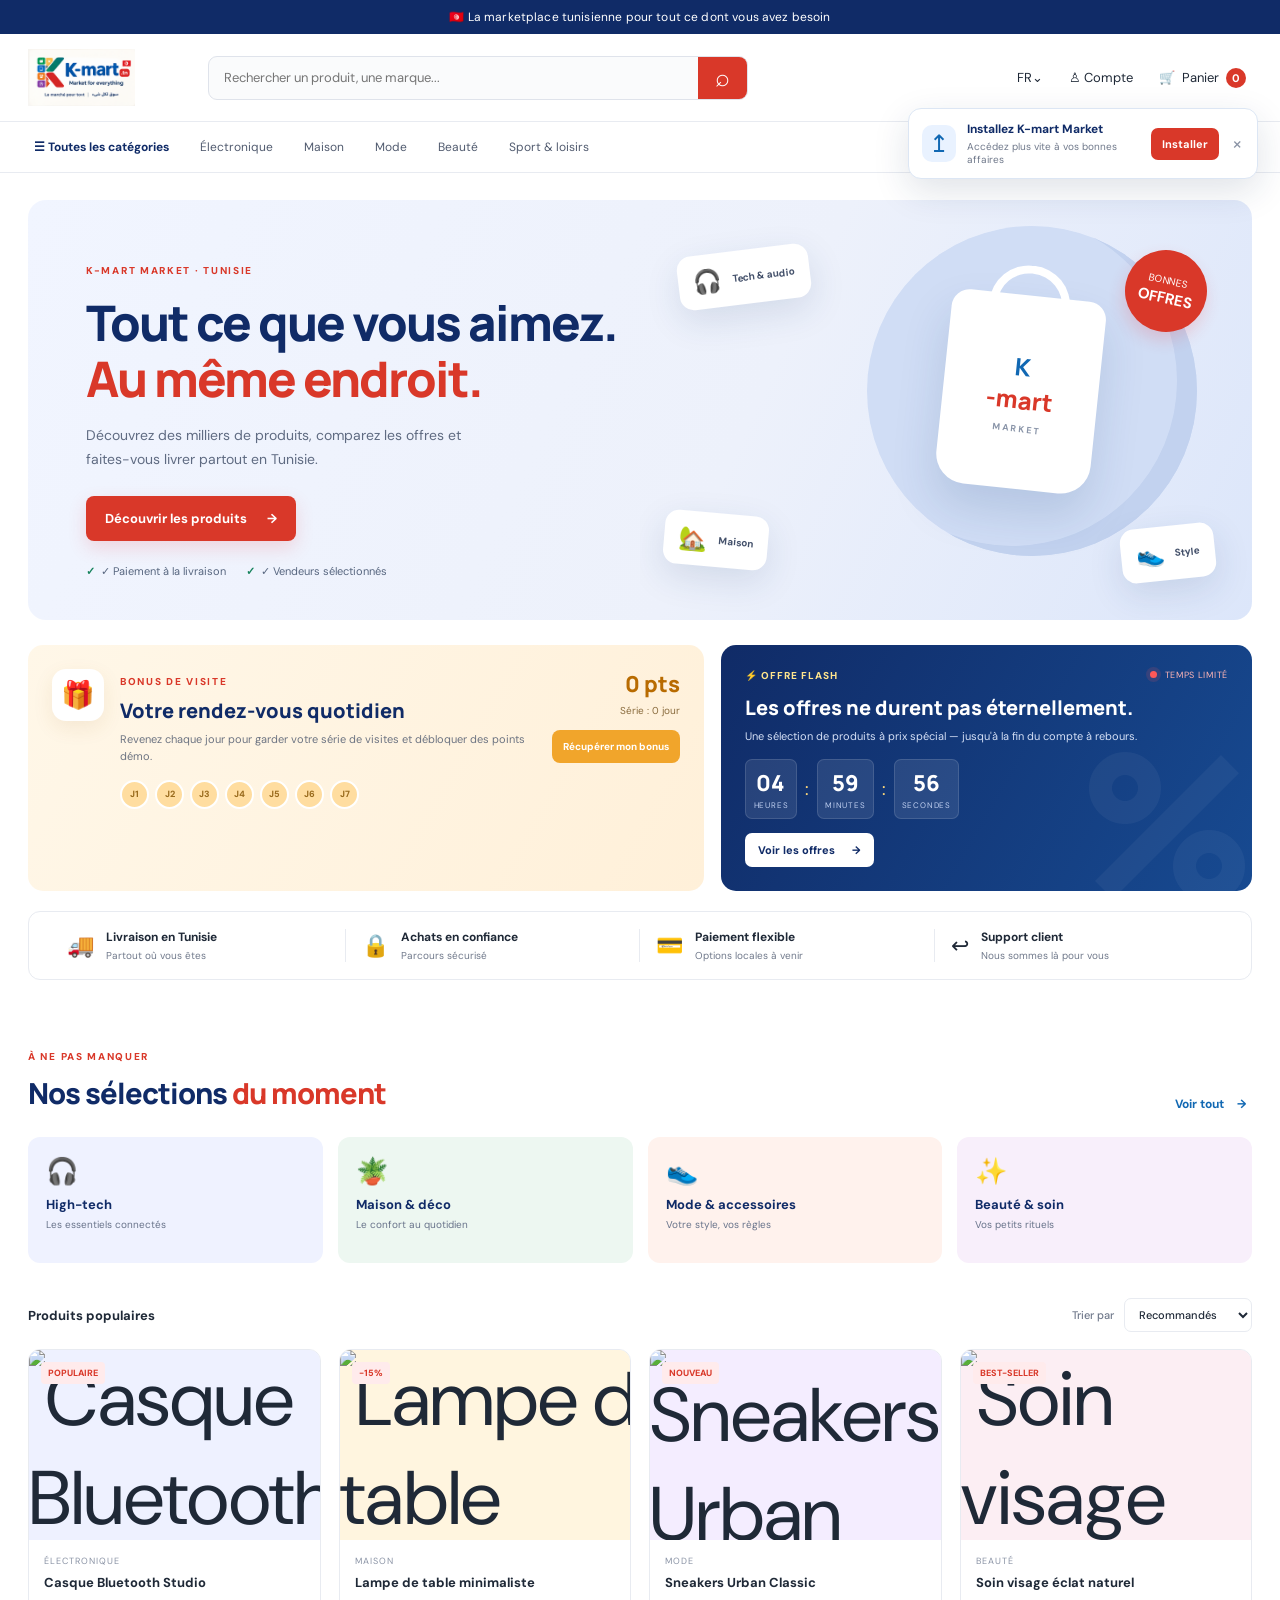
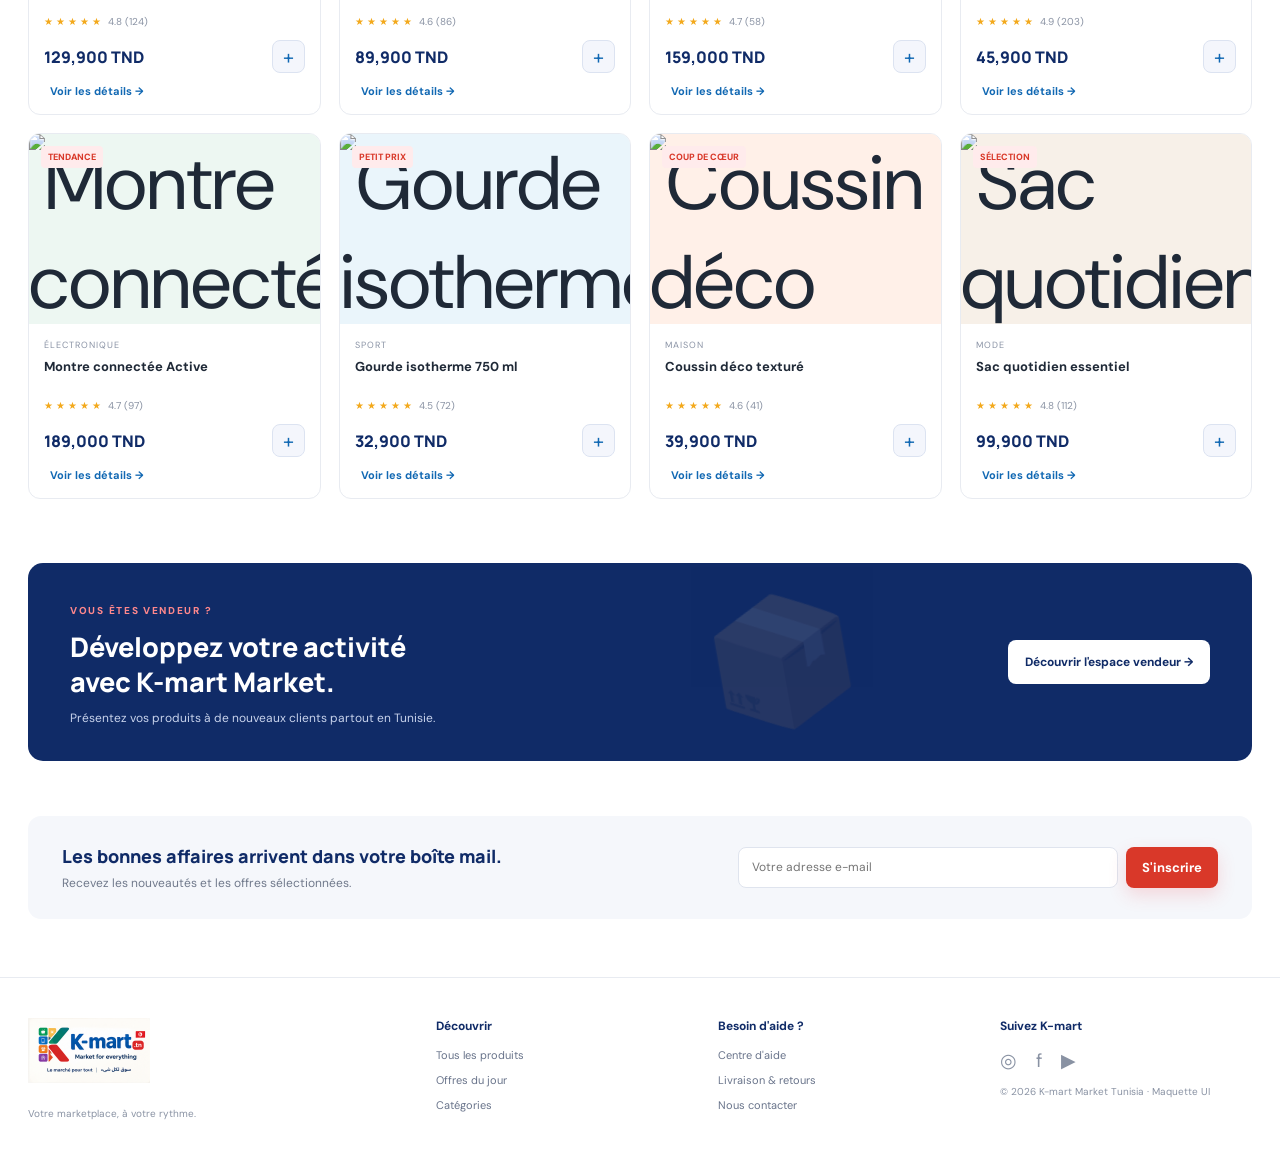
==== index.html @ e74b1cbf "Initial commit: K-mart Market Tunisia PWA V2.2" ====
<!doctype html>
<html lang="fr">
<head>
  <meta charset="UTF-8" />
  <meta name="viewport" content="width=device-width, initial-scale=1.0" />
  <meta name="theme-color" content="#1168B3" />
  <link rel="manifest" href="/manifest.webmanifest" />
  <link rel="apple-touch-icon" href="/assets/app-icon-192.png" />
  <meta name="description" content="K-mart Market Tunisia — maquette interactive de la boutique en ligne." />
  <title>K-mart Market Tunisia — UI Preview</title>
  <link rel="stylesheet" href="/assets/styles.css" />
</head>
<body>
  <div class="announcement">🇹🇳 La marketplace tunisienne pour tout ce dont vous avez besoin</div>
  <header class="site-header">
    <a class="brand brand-image" href="#" aria-label="K-mart Market accueil"><img src="/assets/kmart-brand-identity.png" alt="K-mart.tn — Market for everything" /></a>
    <form class="search" id="searchForm">
      <input id="searchInput" type="search" placeholder="Rechercher un produit, une marque..." aria-label="Rechercher" />
      <button type="submit" aria-label="Rechercher">⌕</button>
    </form>
    <div class="header-actions">
      <button class="icon-button" id="languageBtn" title="Changer de langue">FR⌄</button>
      <button class="icon-button" id="accountBtn" title="Compte">♙ <span>Compte</span></button>
      <button class="cart-button" id="cartOpen">🛒 <span>Panier</span><b id="cartCount">0</b></button>
    </div>
  </header>

  <div class="install-nudge" id="installNudge" role="status"><span class="install-nudge-icon">↥</span><span><b>Installez K-mart Market</b><small>Accédez plus vite à vos bonnes affaires</small></span><button id="installNudgeBtn">Installer</button><button class="nudge-close" id="installNudgeClose" aria-label="Fermer">×</button></div>
  <nav class="category-nav" aria-label="Catégories">
    <button class="nav-category active" data-category="Tous">☰ Toutes les catégories</button>
    <button class="nav-category" data-category="Électronique">Électronique</button>
    <button class="nav-category" data-category="Maison">Maison</button>
    <button class="nav-category" data-category="Mode">Mode</button>
    <button class="nav-category" data-category="Beauté">Beauté</button>
    <button class="nav-category" data-category="Sport">Sport & loisirs</button>
    <span class="nav-promo">Offres du jour <b>→</b></span>
  </nav>

  <main>
    <section class="hero">
      <div class="hero-copy">
        <span class="eyebrow">K-MART MARKET · TUNISIE</span>
        <h1>Tout ce que vous aimez.<br><em>Au même endroit.</em></h1>
        <p>Découvrez des milliers de produits, comparez les offres et faites-vous livrer partout en Tunisie.</p>
        <button class="primary-button" id="shopNow">Découvrir les produits <span>→</span></button>
        <div class="hero-trust"><span>✓ Paiement à la livraison</span><span>✓ Vendeurs sélectionnés</span></div>
      </div>
      <div class="hero-art" aria-label="Illustration promotionnelle">
        <div class="hero-circle"></div>
        <div class="float-card card-one"><span>🎧</span><small>Tech & audio</small></div>
        <div class="float-card card-two"><span>🏡</span><small>Maison</small></div>
        <div class="float-card card-three"><span>👟</span><small>Style</small></div>
        <div class="hero-bag">K<span>-mart</span><small>market</small></div>
        <div class="sale-sticker">BONNES<br><b>OFFRES</b></div>
      </div>
    </section>

    <section class="daily-promo-row" aria-label="Récompense de visite et promotion limitée">
      <article class="daily-checkin" id="dailyCheckinCard">
        <div class="daily-icon">🎁</div><div class="daily-copy"><span class="eyebrow">BONUS DE VISITE</span><h2>Votre rendez-vous quotidien</h2><p>Revenez chaque jour pour garder votre série de visites et débloquer des points démo.</p><div class="streak-days" id="streakDays"><span>J1</span><span>J2</span><span>J3</span><span>J4</span><span>J5</span><span>J6</span><span>J7</span></div></div>
        <div class="daily-claim"><b><span id="pointsValue">0</span> pts</b><small id="streakLabel">Série : 0 jour</small><button id="dailyClaimBtn" class="primary-button">Récupérer mon bonus</button></div>
      </article>
      <article class="flash-sale">
        <div class="flash-top"><span class="flash-tag">⚡ OFFRE FLASH</span><span class="flash-live"><i></i> TEMPS LIMITÉ</span></div>
        <h2>Les offres ne durent pas éternellement.</h2><p>Une sélection de produits à prix spécial — jusqu'à la fin du compte à rebours.</p>
        <div class="countdown" aria-label="Compte à rebours de la promotion"><div><b id="countHours">05</b><small>HEURES</small></div><span>:</span><div><b id="countMinutes">00</b><small>MINUTES</small></div><span>:</span><div><b id="countSeconds">00</b><small>SECONDES</small></div></div>
        <button class="flash-cta" id="flashShopBtn">Voir les offres <span>→</span></button>
      </article>
    </section>

    <section class="benefits">
      <div><span class="benefit-icon">🚚</span><p><b>Livraison en Tunisie</b><small>Partout où vous êtes</small></p></div>
      <div><span class="benefit-icon">🔒</span><p><b>Achats en confiance</b><small>Parcours sécurisé</small></p></div>
      <div><span class="benefit-icon">💳</span><p><b>Paiement flexible</b><small>Options locales à venir</small></p></div>
      <div><span class="benefit-icon">↩</span><p><b>Support client</b><small>Nous sommes là pour vous</small></p></div>
    </section>

    <section class="section" id="products">
      <div class="section-heading">
        <div><span class="eyebrow">À NE PAS MANQUER</span><h2>Nos sélections <span>du moment</span></h2></div>
        <button class="text-button" id="clearFilters">Voir tout <span>→</span></button>
      </div>
      <div class="category-tiles">
        <button class="category-tile tile-tech" data-category="Électronique"><span>🎧</span><b>High-tech</b><small>Les essentiels connectés</small></button>
        <button class="category-tile tile-home" data-category="Maison"><span>🪴</span><b>Maison & déco</b><small>Le confort au quotidien</small></button>
        <button class="category-tile tile-fashion" data-category="Mode"><span>👟</span><b>Mode & accessoires</b><small>Votre style, vos règles</small></button>
        <button class="category-tile tile-beauty" data-category="Beauté"><span>✨</span><b>Beauté & soin</b><small>Vos petits rituels</small></button>
      </div>
      <div class="product-toolbar"><span id="resultLabel">Produits populaires</span><label>Trier par <select id="sortSelect"><option value="featured">Recommandés</option><option value="low">Prix croissant</option><option value="high">Prix décroissant</option></select></label></div>
      <div class="product-grid" id="productGrid"></div>
      <div class="empty-state" id="emptyState" hidden>Aucun produit ne correspond à votre recherche.</div>
    </section>

    <section class="seller-banner">
      <div><span class="eyebrow">VOUS ÊTES VENDEUR ?</span><h2>Développez votre activité<br>avec K-mart Market.</h2><p>Présentez vos produits à de nouveaux clients partout en Tunisie.</p></div>
      <button class="light-button" id="sellerBtn">Découvrir l'espace vendeur →</button>
      <div class="seller-graphic">📦</div>
    </section>

    <section class="newsletter">
      <div><h2>Les bonnes affaires arrivent dans votre boîte mail.</h2><p>Recevez les nouveautés et les offres sélectionnées.</p></div>
      <form id="newsletterForm"><input type="email" placeholder="Votre adresse e-mail" required aria-label="Adresse e-mail"><button class="primary-button">S'inscrire</button></form>
    </section>
  </main>

  <footer>
    <div class="footer-brand"><a class="brand brand-image" href="#"><img src="/assets/kmart-brand-identity.png" alt="K-mart.tn — Market for everything" /></a><p>Votre marketplace, à votre rythme.</p></div>
    <div><b>Découvrir</b><a href="#products">Tous les produits</a><a href="#products">Offres du jour</a><a href="#products">Catégories</a></div>
    <div><b>Besoin d'aide ?</b><a href="#" class="demo-link">Centre d'aide</a><a href="#" class="demo-link">Livraison & retours</a><a href="#" class="demo-link">Nous contacter</a></div>
    <div><b>Suivez K-mart</b><p class="socials">◎　f　▶</p><small>© 2026 K-mart Market Tunisia · Maquette UI</small></div>
  </footer>

  <div class="toast" id="toast" role="status"></div>
  <div class="install-modal" id="installModal" role="dialog" aria-modal="true" aria-labelledby="installTitle">
    <button class="close-button install-modal-close" id="installModalClose" aria-label="Fermer">×</button><div class="install-hero-icon">↥</div><span class="eyebrow">VOTRE BOUTIQUE, À PORTÉE DE CLIC</span><h2 id="installTitle">Installez K-mart Market</h2><p>Ajoutez la boutique à votre écran d'accueil ou au bureau de votre ordinateur pour la retrouver comme une application.</p><div class="install-platform-note" id="installPlatformNote">Sur mobile ou Windows, utilisez le bouton d'installation de votre navigateur si disponible.</div><button class="primary-button install-main-btn" id="installMainBtn">Installer l'application <span>→</span></button><button class="install-later" id="installLaterBtn">Peut-être plus tard</button></div>
  <div class="overlay" id="overlay"></div>
  <aside class="cart-drawer" id="cartDrawer" aria-label="Panier" aria-hidden="true">
    <div class="drawer-heading"><div><span class="eyebrow">VOTRE SÉLECTION</span><h2>Mon panier</h2></div><button id="cartClose" class="close-button" aria-label="Fermer">×</button></div>
    <div id="cartItems" class="cart-items"></div>
    <div class="cart-bottom"><div class="total-row"><span>Sous-total</span><b id="cartTotal">0,000 TND</b></div><p>Les frais de livraison seront calculés à l'étape suivante.</p><button class="primary-button full-button" id="checkoutBtn">Continuer <span>→</span></button><small>Maquette de démonstration — aucune commande réelle.</small></div>
  </aside>

<div class="product-detail-modal" id="productDetailModal" role="dialog" aria-modal="true"><div class="product-detail-panel"><button class="close-button product-detail-close" id="productDetailClose">×</button><img id="productDetailImage" alt=""><div class="product-detail-copy"><h2 id="productDetailTitle">Détails du produit</h2><div id="productDetailPrice" class="product-detail-price"></div><p id="productDetailDescription"></p><p class="product-demo-note">Photo illustrative. Prix et disponibilité de démonstration.</p><button class="primary-button" id="productDetailAdd">Ajouter au panier</button><button id="productDetailDone" class="product-detail-done">Continuer mes achats</button></div></div></div>
  <div class="modal" id="demoModal" role="dialog" aria-modal="true" aria-labelledby="modalTitle">
    <button class="close-button modal-close" id="modalClose" aria-label="Fermer">×</button>
    <span class="modal-icon">✦</span><h2 id="modalTitle">Aperçu de démonstration</h2><p id="modalText">Cette fonctionnalité sera connectée dans la prochaine version.</p><button class="primary-button" id="modalOk">Compris</button>
  </div>
  <script src="/assets/app.js"></script>
</body>
</html>
---- assets/styles.css ----
@import url('https://fonts.googleapis.com/css2?family=DM+Sans:wght@400;500;600;700&family=Manrope:wght@400;500;600;700;800&display=swap');
:root{--navy:#102b67;--blue:#2456b8;--red:#ed3b42;--ink:#19233a;--muted:#70798b;--line:#e8ebf1;--bg:#f7f8fb;--white:#fff;--green:#16835c}
*{box-sizing:border-box}html{scroll-behavior:smooth}body{margin:0;background:#fff;color:var(--ink);font-family:'DM Sans',Arial,sans-serif}button,input,select{font:inherit}button{cursor:pointer}.announcement{background:var(--navy);color:#fff;text-align:center;font-size:12px;padding:9px 16px;letter-spacing:.15px}.site-header{height:88px;display:flex;align-items:center;gap:36px;padding:0 max(calc((100vw - 1240px)/2),28px);border-bottom:1px solid var(--line)}.brand{display:flex;align-items:center;gap:9px;text-decoration:none;color:var(--navy);flex-shrink:0}.brand-mark{width:43px;height:43px;background:#fff;border:3px solid var(--blue);border-radius:10px;display:grid;place-items:center;transform:rotate(-4deg);position:relative}.brand-mark:before{content:"";position:absolute;left:4px;top:4px;bottom:4px;width:7px;background:var(--red);border-radius:2px}.brand-mark span{font-family:Manrope,sans-serif;font-size:26px;font-weight:800;color:var(--blue);margin-left:5px}.brand-word{font:800 23px Manrope,sans-serif;letter-spacing:-1px;white-space:nowrap}.brand-word .tn{color:var(--red);font-size:14px;margin-left:2px}.brand-word small{display:block;font:500 9px 'DM Sans',sans-serif;letter-spacing:1.5px;text-transform:uppercase;color:#7b8496;margin-top:-2px}.search{height:44px;display:flex;flex:1;max-width:540px;border:1px solid #dfe3eb;border-radius:9px;overflow:hidden;background:#fafbfc}.search input{border:0;background:transparent;padding:0 15px;outline:0;min-width:0;flex:1;font-size:13px}.search button{width:49px;border:0;background:var(--red);color:#fff;font-size:25px}.header-actions{display:flex;align-items:center;gap:14px;margin-left:auto}.icon-button,.cart-button{background:none;border:0;color:var(--ink);font-size:13px;white-space:nowrap}.cart-button{display:flex;align-items:center;gap:7px}.cart-button b{background:var(--red);color:#fff;border-radius:50%;min-width:20px;height:20px;display:grid;place-items:center;font-size:11px}.category-nav{height:51px;display:flex;align-items:center;gap:28px;padding:0 max(calc((100vw - 1240px)/2),28px);border-bottom:1px solid var(--line);font-size:12px;color:#525c70;white-space:nowrap;overflow:auto}.category-nav button{border:0;background:none;color:inherit}.category-nav .active{font-weight:700;color:var(--navy)}.nav-promo{margin-left:auto;color:var(--red);font-weight:700}.hero{max-width:1240px;margin:27px auto 0;min-height:390px;border-radius:18px;overflow:hidden;background:linear-gradient(115deg,#f1f5ff 0%,#edf1fb 58%,#dce6fa 100%);display:grid;grid-template-columns:1fr 1fr;position:relative}.hero-copy{padding:58px 0 42px 58px;position:relative;z-index:2}.eyebrow{font-size:10px;font-weight:800;letter-spacing:1.7px;color:var(--red)}h1,h2,p{margin-top:0}h1{font:800 clamp(34px,4vw,49px)/1.14 Manrope,sans-serif;letter-spacing:-2px;color:var(--navy);margin:16px 0}.hero h1 em{font-style:normal;color:var(--red)}.hero-copy>p{max-width:420px;color:#5f6b82;line-height:1.75;font-size:14px;margin-bottom:24px}.primary-button{border:0;background:var(--red);color:white;padding:14px 19px;border-radius:8px;font-size:13px;font-weight:700;box-shadow:0 7px 18px #ed3b422b}.primary-button span{margin-left:17px}.hero-trust{display:flex;gap:20px;margin-top:23px;font-size:11px;color:#57667f}.hero-trust span:first-child:before,.hero-trust span:last-child:before{content:"✓";color:var(--green);font-weight:800;margin-right:6px}.hero-art{position:relative;min-height:340px;overflow:hidden}.hero-circle{position:absolute;width:330px;height:330px;border-radius:50%;background:#d0ddf5;right:55px;top:26px;box-shadow:inset -20px -10px 0 #c2d2ef}.hero-bag{position:absolute;z-index:2;right:154px;top:95px;width:155px;height:194px;background:#fff;border-radius:18px 18px 30px 30px;transform:rotate(6deg);box-shadow:0 23px 45px #173b7725;display:flex;align-items:center;justify-content:center;flex-direction:column;color:var(--blue);font:800 24px Manrope}.hero-bag:before{content:"";position:absolute;width:65px;height:42px;border:8px solid #fff;border-bottom:0;border-radius:40px 40px 0 0;top:-30px}.hero-bag span{color:var(--red)}.hero-bag small{font:700 9px 'DM Sans';letter-spacing:2px;text-transform:uppercase;color:#8994a8;margin-top:7px}.float-card{position:absolute;z-index:3;background:#fff;border-radius:14px;box-shadow:0 12px 35px #233e7220;padding:12px 15px;display:flex;align-items:center;gap:10px;font-size:23px}.float-card small{font-size:10px;font-weight:700;color:#43506a}.card-one{top:50px;left:38px;transform:rotate(-7deg)}.card-two{bottom:53px;left:24px;transform:rotate(5deg)}.card-three{bottom:40px;right:37px;transform:rotate(-6deg)}.sale-sticker{position:absolute;z-index:4;right:45px;top:50px;width:82px;height:82px;background:var(--red);color:#fff;border-radius:50%;display:grid;place-content:center;text-align:center;font-size:10px;line-height:1.4;transform:rotate(12deg);box-shadow:0 8px 16px #ed3b4230}.sale-sticker b{font-size:15px}.benefits{max-width:1240px;margin:20px auto 0;display:grid;grid-template-columns:repeat(4,1fr);border:1px solid var(--line);border-radius:12px;padding:17px 22px}.benefits>div{display:flex;align-items:center;gap:12px;padding:0 16px;border-right:1px solid var(--line)}.benefits>div:last-child{border:0}.benefit-icon{font-size:22px}.benefits p{margin:0;display:grid;gap:4px}.benefits b{font-size:12px}.benefits small{font-size:10px;color:var(--muted)}.section{max-width:1240px;margin:64px auto}.section-heading{display:flex;align-items:end;justify-content:space-between;margin-bottom:24px}.section-heading h2{font:800 29px Manrope,sans-serif;letter-spacing:-1px;color:var(--navy);margin:8px 0 0}.section-heading h2 span{color:var(--red)}.text-button{background:none;border:0;color:var(--blue);font-weight:700;font-size:12px}.text-button span{margin-left:10px}.category-tiles{display:grid;grid-template-columns:repeat(4,1fr);gap:15px}.category-tile{border:0;border-radius:12px;min-height:126px;text-align:left;padding:17px 18px;display:flex;flex-direction:column;align-items:flex-start;gap:5px;transition:transform .2s}.category-tile:hover{transform:translateY(-3px)}.category-tile>span{font-size:26px;margin-bottom:3px}.category-tile b{font-size:13px;color:var(--navy)}.category-tile small{font-size:10px;color:#68738a}.tile-tech{background:#eff2ff}.tile-home{background:#edf7f1}.tile-fashion{background:#fff2ed}.tile-beauty{background:#f8effb}.product-toolbar{display:flex;align-items:center;justify-content:space-between;margin:35px 0 17px;font-size:13px;font-weight:700}.product-toolbar label{font-size:11px;font-weight:500;color:var(--muted)}.product-toolbar select{margin-left:7px;padding:8px 10px;border:1px solid var(--line);border-radius:7px;background:white;color:var(--ink);font-size:11px}.product-grid{display:grid;grid-template-columns:repeat(4,1fr);gap:18px}.product-card{border:1px solid var(--line);border-radius:12px;overflow:hidden;position:relative;transition:box-shadow .2s,transform .2s;background:#fff}.product-card:hover{box-shadow:0 12px 30px #19233a12;transform:translateY(-3px)}.product-image{height:190px;display:grid;place-items:center;position:relative;font-size:76px}.product-image .badge{position:absolute;top:12px;left:12px;background:#ffebec;color:var(--red);font-size:9px;font-weight:800;border-radius:4px;padding:5px 7px}.product-info{padding:15px}.product-category{font-size:9px;color:#8a93a5;text-transform:uppercase;letter-spacing:1px}.product-info h3{font-size:13px;margin:7px 0 10px;min-height:31px;line-height:1.4}.rating{font-size:10px;color:#f3a91c;margin-bottom:12px}.rating span{color:#8992a3;margin-left:4px}.price-row{display:flex;align-items:center;justify-content:space-between;gap:6px}.price{font:800 16px Manrope;color:var(--navy)}.price small{font:500 9px 'DM Sans';color:#7e8798}.add-button{border:1px solid #dce3f1;background:#f4f6fc;color:var(--blue);width:33px;height:33px;border-radius:8px;font-size:20px}.add-button:hover{background:var(--blue);color:white}.empty-state{text-align:center;padding:50px;color:var(--muted)}.seller-banner{max-width:1240px;margin:0 auto 55px;background:var(--navy);border-radius:15px;color:#fff;padding:35px 42px;display:flex;align-items:center;position:relative;overflow:hidden}.seller-banner .eyebrow{color:#ff888c}.seller-banner h2{font:800 27px/1.3 Manrope;margin:10px 0}.seller-banner p{font-size:12px;color:#c8d3ec;margin:0}.light-button{margin-left:auto;z-index:2;background:#fff;border:0;color:var(--navy);border-radius:8px;padding:14px 17px;font-size:12px;font-weight:700}.seller-graphic{font-size:125px;opacity:.13;position:absolute;right:32%;transform:rotate(-10deg)}.newsletter{max-width:1240px;margin:0 auto 58px;background:#f5f7fb;border-radius:13px;padding:28px 34px;display:flex;align-items:center;justify-content:space-between;gap:30px}.newsletter h2{font:800 18px Manrope;color:var(--navy);margin-bottom:7px}.newsletter p{font-size:12px;color:var(--muted);margin:0}.newsletter form{display:flex;gap:8px;width:min(480px,50%)}.newsletter input{flex:1;min-width:0;border:1px solid #dfe4ee;border-radius:8px;padding:0 13px;font-size:12px}.newsletter .primary-button{white-space:nowrap;padding:12px 16px}footer{border-top:1px solid var(--line);padding:40px max(calc((100vw - 1240px)/2),28px);display:grid;grid-template-columns:1.5fr 1fr 1fr 1fr;gap:30px;color:#59647a}footer>div{display:flex;flex-direction:column;align-items:flex-start;gap:11px}footer b{font-size:12px;color:var(--navy);margin-bottom:3px}footer a:not(.brand){font-size:11px;color:#68738a;text-decoration:none}footer p,footer small{font-size:10px;color:#8992a3}.footer-brand p{margin-top:13px}.socials{font-size:19px;margin:0}.toast{position:fixed;bottom:22px;left:50%;transform:translate(-50%,20px);opacity:0;background:var(--navy);color:white;border-radius:9px;padding:12px 18px;font-size:12px;z-index:20;transition:.25s;pointer-events:none;box-shadow:0 10px 30px #0002}.toast.show{opacity:1;transform:translate(-50%,0)}.overlay{position:fixed;inset:0;background:#101a2d70;z-index:30;opacity:0;pointer-events:none;transition:.25s}.overlay.show{opacity:1;pointer-events:auto}.cart-drawer{position:fixed;z-index:31;right:0;top:0;height:100%;width:min(430px,100%);background:#fff;transform:translateX(100%);transition:.28s;display:flex;flex-direction:column;padding:27px}.cart-drawer.open{transform:translateX(0)}.drawer-heading{display:flex;justify-content:space-between;align-items:center;border-bottom:1px solid var(--line);padding-bottom:20px}.drawer-heading h2{font:800 25px Manrope;color:var(--navy);margin:5px 0 0}.close-button{border:0;background:#f1f3f8;border-radius:50%;width:36px;height:36px;font-size:24px;color:var(--navy)}.cart-items{overflow:auto;flex:1}.cart-line{display:flex;align-items:center;gap:12px;padding:16px 0;border-bottom:1px solid var(--line)}.cart-emoji{width:55px;height:55px;border-radius:9px;display:grid;place-items:center;font-size:28px}.cart-line-info{flex:1}.cart-line-info b{font-size:12px;display:block;margin-bottom:5px}.cart-line-info small{font-size:11px;color:var(--muted)}.qty-controls{display:flex;align-items:center;gap:9px;margin-top:8px}.qty-controls button{border:1px solid var(--line);background:white;border-radius:5px;width:24px;height:24px}.remove-line{border:0;background:none;color:#a3aaba;font-size:18px}.cart-bottom{padding-top:18px;border-top:1px solid var(--line)}.total-row{display:flex;justify-content:space-between;font-size:13px}.total-row b{font:800 18px Manrope;color:var(--navy)}.cart-bottom p,.cart-bottom small{font-size:10px;color:var(--muted);line-height:1.6}.full-button{width:100%;margin:8px 0 12px}.cart-bottom small{display:block;text-align:center}.cart-empty{text-align:center;color:var(--muted);padding:45px 10px;font-size:13px}.modal{position:fixed;z-index:40;top:50%;left:50%;transform:translate(-50%,-46%) scale(.98);opacity:0;pointer-events:none;width:min(420px,calc(100% - 32px));background:#fff;border-radius:16px;padding:35px;text-align:center;box-shadow:0 25px 80px #0003;transition:.2s}.modal.open{opacity:1;pointer-events:auto;transform:translate(-50%,-50%) scale(1)}.modal-close{position:absolute;right:15px;top:15px}.modal-icon{display:grid;place-items:center;margin:0 auto 15px;width:52px;height:52px;border-radius:15px;background:#eff3ff;color:var(--blue);font-size:25px}.modal h2{font:800 22px Manrope;color:var(--navy);margin-bottom:10px}.modal p{font-size:13px;line-height:1.7;color:var(--muted);margin-bottom:22px}
@media(max-width:1300px){.hero,.benefits,.section,.seller-banner,.newsletter{margin-left:28px;margin-right:28px}.site-header{gap:22px}.category-nav{gap:19px}}@media(max-width:900px){.site-header{height:auto;min-height:80px;flex-wrap:wrap;padding:17px 20px;gap:15px}.search{order:3;max-width:none;flex-basis:100%}.header-actions{gap:10px}.icon-button span,.cart-button span{display:none}.category-nav{padding:0 20px}.hero{margin:18px 18px 0;grid-template-columns:1fr;min-height:0}.hero-copy{padding:38px 30px 15px}.hero-art{min-height:270px}.hero-circle{width:250px;height:250px;right:calc(50% - 125px);top:5px}.hero-bag{right:calc(50% - 70px);top:55px;width:130px;height:160px}.card-one{left:calc(50% - 170px);top:30px}.card-two{left:calc(50% - 175px);bottom:30px}.card-three{right:calc(50% - 165px);bottom:24px}.sale-sticker{right:calc(50% - 165px);top:25px}.benefits{margin:15px 18px 0;grid-template-columns:repeat(2,1fr);gap:18px;padding:17px}.benefits>div:nth-child(2){border:0}.benefits>div{padding:0 8px}.section{margin:45px 18px}.category-tiles{grid-template-columns:repeat(2,1fr)}.product-grid{grid-template-columns:repeat(2,1fr);gap:12px}.product-image{height:150px}.seller-banner,.newsletter{margin-left:18px;margin-right:18px}.seller-banner{padding:28px;display:block}.light-button{margin-top:20px}.seller-graphic{right:15px;top:15px}.newsletter{display:block;padding:25px}.newsletter form{width:100%;margin-top:20px}footer{padding:35px 22px;grid-template-columns:repeat(2,1fr)}}@media(max-width:430px){.brand-word{font-size:20px}.brand-mark{width:38px;height:38px}.header-actions{margin-left:auto}.hero-copy{padding:32px 23px 10px}h1{font-size:34px}.hero-trust{gap:10px;font-size:9px}.hero-art{min-height:235px}.float-card{padding:9px;font-size:18px}.float-card small{font-size:8px}.card-one{left:10px}.card-two{left:10px}.card-three{right:10px}.sale-sticker{right:10px;width:70px;height:70px}.benefits{padding:14px 8px}.benefits>div{gap:7px}.benefit-icon{font-size:18px}.benefits b{font-size:10px}.benefits small{font-size:9px}.section-heading h2{font-size:24px}.product-info{padding:11px}.product-info h3{font-size:12px}.price{font-size:14px}.product-image{height:130px}.newsletter form{flex-wrap:wrap}.newsletter input{height:43px;flex-basis:100%}footer{gap:25px}.footer-brand .brand-word{font-size:19px}}

/* V2.1: generated brand identity, daily check-in, limited-time promotion and installable PWA */
:root{--navy:#102b67;--blue:#1168b3;--red:#d93829;--ink:#1f2937}
.brand-image{width:158px;height:57px;overflow:hidden}.brand-image img{display:block;width:100%;height:100%;object-fit:contain;object-position:left center}.footer-brand .brand-image{width:180px;height:65px}
.install-nudge{position:fixed;z-index:25;right:22px;top:108px;display:flex;align-items:center;gap:11px;padding:12px 13px;border:1px solid #dce6f4;border-radius:13px;background:#fff;box-shadow:0 12px 36px #142c5622;animation:nudgeFloat 3s ease-in-out infinite;max-width:350px}.install-nudge-icon{width:37px;height:37px;display:grid;place-items:center;border-radius:10px;background:#e9f2ff;color:var(--blue);font-size:24px}.install-nudge span:nth-child(2){display:grid;gap:3px}.install-nudge b{font-size:12px;color:var(--navy)}.install-nudge small{font-size:10px;color:var(--muted)}.install-nudge>button:not(.nudge-close){border:0;background:var(--red);color:white;border-radius:7px;padding:9px 11px;font-size:11px;font-weight:700}.nudge-close{border:0;background:none;color:#8a93a5;font-size:19px;padding:0 2px}.daily-promo-row{max-width:1240px;margin:25px auto 0;display:grid;grid-template-columns:1.12fr .88fr;gap:17px}.daily-checkin,.flash-sale{border-radius:15px;padding:24px;position:relative;overflow:hidden}.daily-checkin{background:linear-gradient(120deg,#fff7e8,#fff0d9);display:flex;align-items:flex-start;gap:16px}.daily-icon{width:52px;height:52px;flex-shrink:0;display:grid;place-items:center;background:#fff;border-radius:14px;font-size:27px;box-shadow:0 7px 20px #9c692019}.daily-copy{flex:1}.daily-copy h2,.flash-sale h2{font:800 20px Manrope;color:var(--navy);margin:7px 0}.daily-copy p,.flash-sale p{font-size:11px;line-height:1.6;color:#6d7482;margin-bottom:14px}.streak-days{display:flex;gap:6px}.streak-days span{width:29px;height:29px;border-radius:50%;display:grid;place-items:center;font-size:9px;font-weight:800;color:#9a6b1d;background:#ffdda0;border:2px solid #fff}.streak-days span.done{background:#1d9b6c;color:white}.daily-claim{display:flex;align-items:flex-end;flex-direction:column;gap:5px;min-width:125px}.daily-claim>b{font:800 22px Manrope;color:#b86b00}.daily-claim small{font-size:10px;color:#896b3d}.daily-claim .primary-button{padding:10px 11px;font-size:10px;white-space:nowrap;margin-top:8px;background:#f1a52b;box-shadow:none}.flash-sale{background:linear-gradient(120deg,#102b67,#174a91);color:white}.flash-sale:after{content:'%';position:absolute;right:-5px;bottom:-68px;font:800 200px Manrope;color:#ffffff0c}.flash-top{display:flex;justify-content:space-between;gap:8px;align-items:center}.flash-tag{font-size:10px;font-weight:800;letter-spacing:1px;color:#ffe58d}.flash-live{font-size:9px;color:#ffb5b5;letter-spacing:.7px}.flash-live i{display:inline-block;width:7px;height:7px;background:#ff5858;border-radius:50%;margin-right:5px;box-shadow:0 0 0 4px #ff585824;animation:blink 1.3s infinite}.flash-sale h2{color:white;margin-top:12px}.flash-sale p{color:#d5e0f6;max-width:430px;margin-bottom:14px}.countdown{display:flex;align-items:center;gap:8px;margin-bottom:14px;position:relative;z-index:1}.countdown>div{min-width:52px;padding:8px 7px;border-radius:7px;background:#ffffff18;text-align:center;border:1px solid #ffffff20}.countdown b{display:block;font:800 22px Manrope;color:#fff}.countdown small{display:block;font-size:8px;color:#bfcff0;letter-spacing:.8px;margin-top:2px}.countdown>span{font-size:18px;color:#ffd979}.flash-cta{position:relative;z-index:1;background:#fff;color:var(--navy);border:0;border-radius:7px;padding:10px 13px;font-size:11px;font-weight:800}.flash-cta span{margin-left:14px}.install-modal{position:fixed;z-index:45;right:24px;bottom:24px;width:min(390px,calc(100% - 32px));padding:28px;background:white;border:1px solid #e3e9f4;border-radius:18px;box-shadow:0 25px 80px #081d452b;opacity:0;transform:translateY(18px) scale(.98);pointer-events:none;transition:.28s}.install-modal.open{opacity:1;transform:translateY(0) scale(1);pointer-events:auto}.install-modal-close{position:absolute;right:13px;top:13px}.install-hero-icon{width:53px;height:53px;border-radius:15px;background:#eaf2ff;display:grid;place-items:center;color:var(--blue);font-size:29px;margin-bottom:16px}.install-modal h2{font:800 23px Manrope;color:var(--navy);margin:8px 0}.install-modal p{font-size:12px;color:#6e788a;line-height:1.7}.install-platform-note{background:#f4f7fc;border-radius:9px;padding:11px;font-size:10px;line-height:1.6;color:#5b6780;margin:15px 0}.install-main-btn{width:100%}.install-later{display:block;margin:12px auto 0;border:0;background:none;color:#7c8798;font-size:11px}.install-modal .eyebrow{font-size:9px}@keyframes nudgeFloat{0%,100%{transform:translateY(0)}50%{transform:translateY(-4px)}}@keyframes blink{50%{opacity:.45}}
@media(max-width:1300px){.daily-promo-row{margin-left:28px;margin-right:28px}}@media(max-width:900px){.daily-promo-row{margin:18px 18px 0;grid-template-columns:1fr}.install-nudge{top:auto;bottom:14px;right:12px;left:12px;max-width:none;justify-content:flex-start}.install-nudge .nudge-close{margin-left:auto}.install-modal{right:12px;bottom:80px}.brand-image{width:135px;height:48px}.daily-checkin{flex-wrap:wrap}.daily-claim{margin-left:68px;align-items:flex-start;flex-direction:row;flex-wrap:wrap}.daily-claim .primary-button{margin-top:0}.flash-sale{padding:22px}}
@media(max-width:430px){.daily-checkin{padding:18px;gap:11px}.daily-icon{width:42px;height:42px;font-size:22px}.daily-copy h2,.flash-sale h2{font-size:18px}.daily-claim{margin-left:53px}.streak-days{gap:4px}.streak-days span{width:26px;height:26px}.flash-top{align-items:flex-start}.flash-live{font-size:8px}.countdown>div{min-width:48px}}

.product-card{cursor:pointer}.product-image{overflow:hidden}.product-image img{width:100%;height:100%;object-fit:cover;display:block}.details-link{display:block;margin-top:10px;border:0;background:none;color:var(--blue);font-size:11px;font-weight:700}.product-detail-modal{position:fixed;inset:0;z-index:45;background:#101a2d80;display:flex;align-items:center;justify-content:center;padding:16px;opacity:0;pointer-events:none}.product-detail-modal.open{opacity:1;pointer-events:auto}.product-detail-panel{position:relative;width:min(760px,100%);max-height:90vh;overflow:auto;background:#fff;border-radius:16px;display:grid;grid-template-columns:1fr 1fr}.product-detail-panel>img{width:100%;height:100%;min-height:300px;object-fit:cover}.product-detail-close{position:absolute;right:12px;top:12px}.product-detail-copy{padding:32px 25px}.product-detail-price{font-size:22px;font-weight:800;color:var(--red);margin:12px 0}.product-demo-note{font-size:11px;color:var(--muted)}.product-detail-done{display:block;border:0;background:none;color:var(--blue);margin-top:12px}@media(max-width:600px){.product-detail-panel{grid-template-columns:1fr}.product-detail-panel>img{height:220px;min-height:220px}.product-detail-copy{padding:22px}}
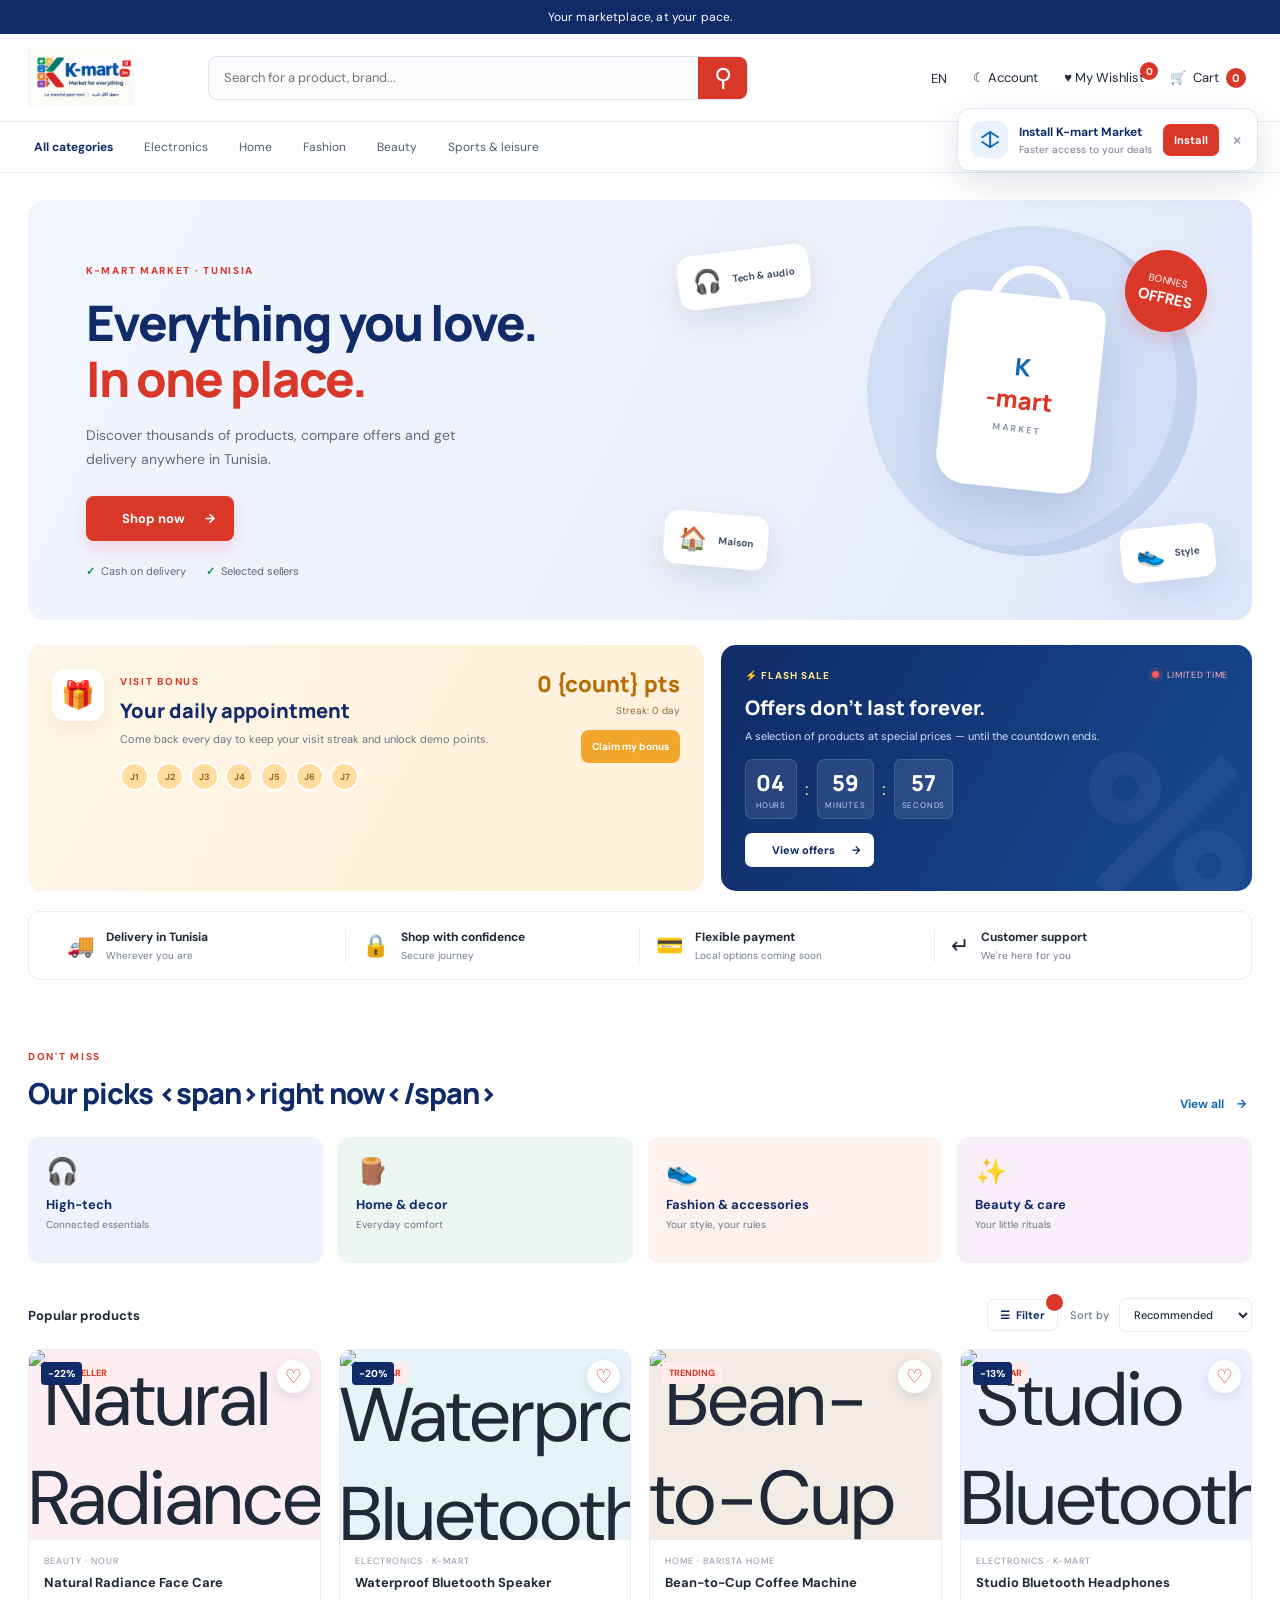
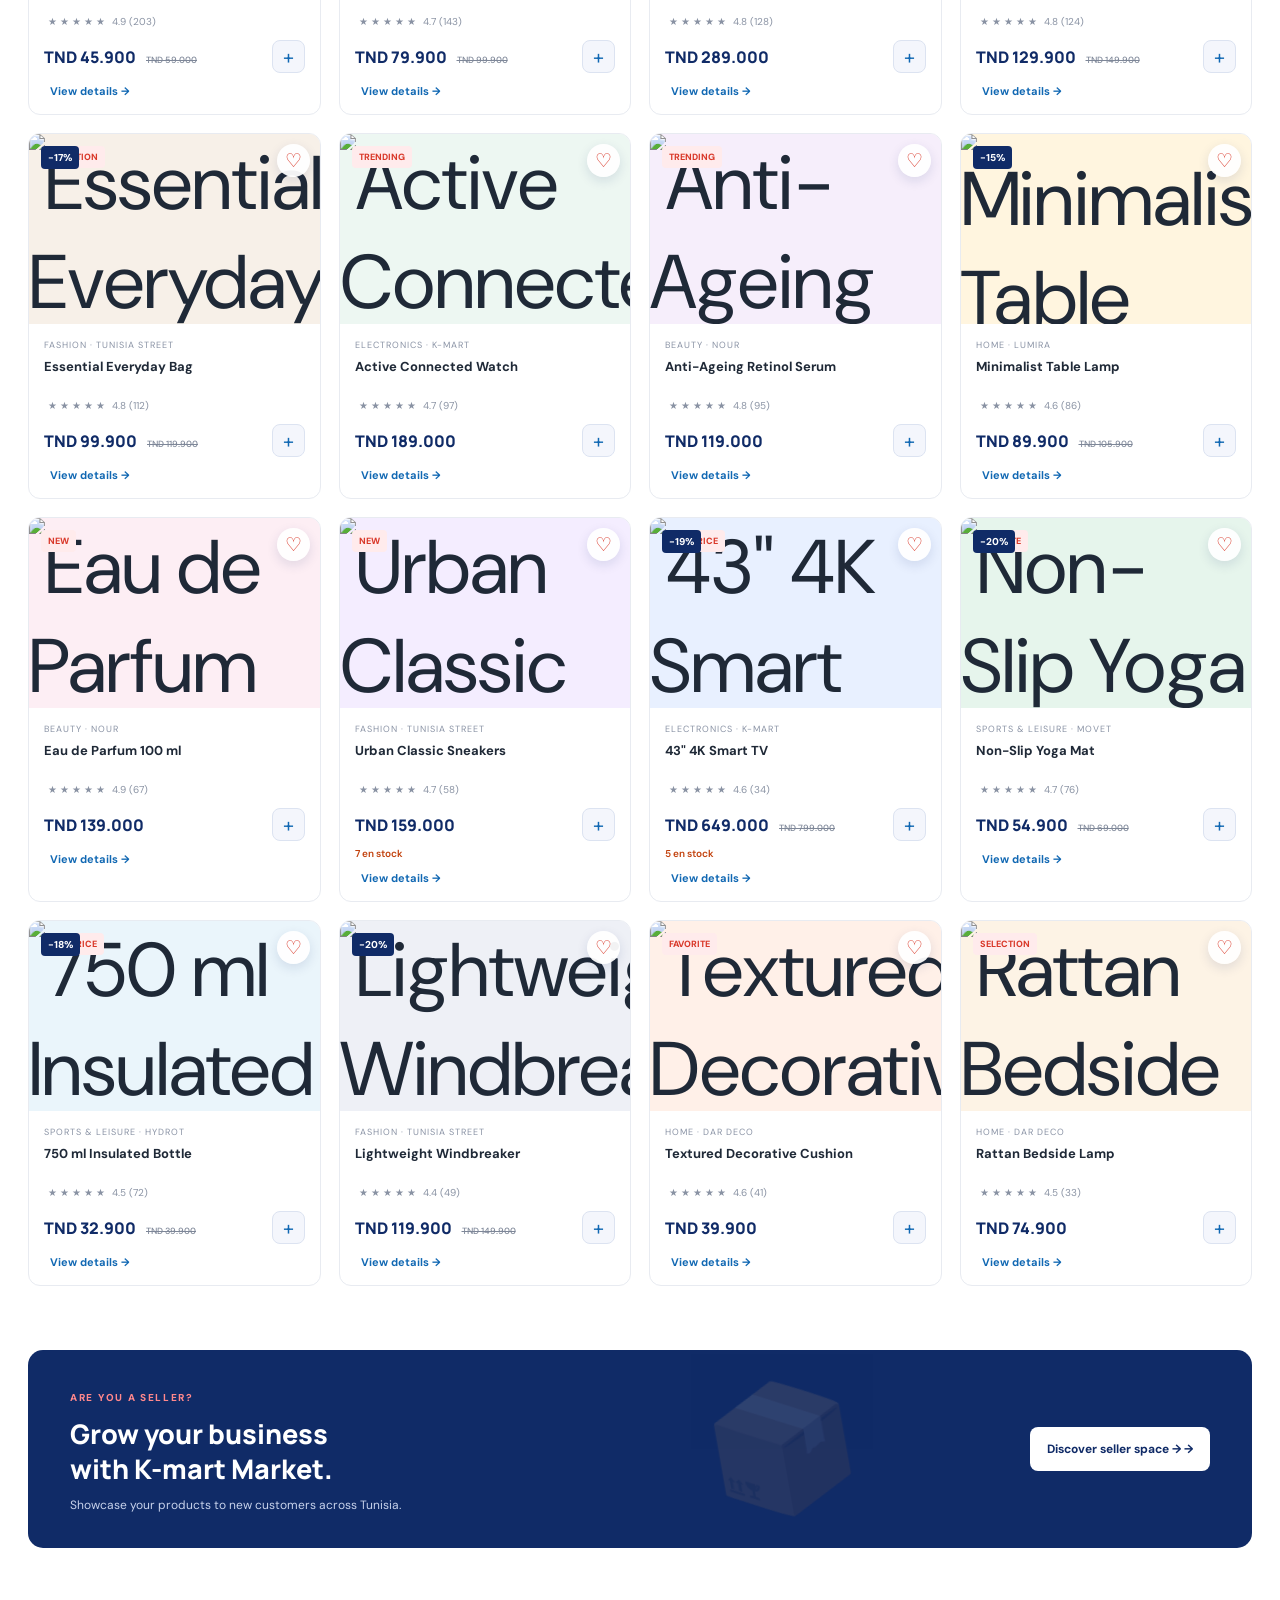
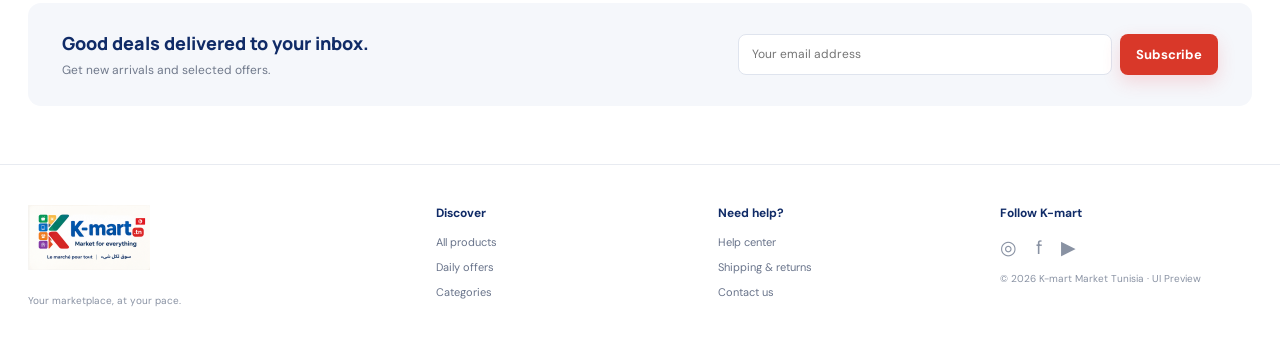
==== commit 1ea8f4f6: "Update: V2.3 enhancements - worker structure, offline support, data catalog, styles v23" ====
--- a/index.html
+++ b/index.html
@@ -1,55 +1,81 @@
 <!doctype html>
-<html lang="fr">
+<html lang="fr" dir="ltr">
 <head>
   <meta charset="UTF-8" />
   <meta name="viewport" content="width=device-width, initial-scale=1.0" />
   <meta name="theme-color" content="#1168B3" />
+  <meta name="description" content="K-mart Market Tunisia — marketplace en ligne : produits, panier, wishlist, avis clients et paiement à la livraison." />
+  <meta name="apple-mobile-web-app-capable" content="yes" />
+  <meta name="apple-mobile-web-app-status-bar-style" content="default" />
+  <meta name="apple-mobile-web-app-title" content="K-mart.tn" />
   <link rel="manifest" href="/manifest.webmanifest" />
   <link rel="apple-touch-icon" href="/assets/app-icon-192.png" />
-  <meta name="description" content="K-mart Market Tunisia — maquette interactive de la boutique en ligne." />
+  <link rel="icon" href="/assets/app-icon-192.png" />
   <title>K-mart Market Tunisia — UI Preview</title>
+  <link rel="preconnect" href="https://fonts.googleapis.com" />
+  <link rel="preconnect" href="https://fonts.gstatic.com" crossorigin />
+  <link rel="preconnect" href="https://images.unsplash.com" />
   <link rel="stylesheet" href="/assets/styles.css" />
+  <link rel="stylesheet" href="/assets/styles-v23.css" />
 </head>
 <body>
-  <div class="announcement">🇹🇳 La marketplace tunisienne pour tout ce dont vous avez besoin</div>
-  <header class="site-header">
+  <div class="announcement" data-i18n="app.tagline">La marketplace tunisienne pour tout ce dont vous avez besoin</div>
+
+  <header class="site-header" role="banner">
     <a class="brand brand-image" href="#" aria-label="K-mart Market accueil"><img src="/assets/kmart-brand-identity.png" alt="K-mart.tn — Market for everything" /></a>
-    <form class="search" id="searchForm">
-      <input id="searchInput" type="search" placeholder="Rechercher un produit, une marque..." aria-label="Rechercher" />
-      <button type="submit" aria-label="Rechercher">⌕</button>
+
+    <form class="search" id="searchForm" role="search">
+      <label class="sr-only" for="searchInput" data-i18n="header.searchAriaLabel">Rechercher</label>
+      <input id="searchInput" type="search" placeholder="Rechercher un produit, une marque..." data-i18n-attr="placeholder:header.searchPlaceholder" aria-label="Rechercher" autocomplete="off" />
+      <button type="submit" aria-label="Rechercher" data-i18n-attr="aria-label:header.searchAriaLabel">&#9906;</button>
     </form>
+
     <div class="header-actions">
-      <button class="icon-button" id="languageBtn" title="Changer de langue">FR⌄</button>
-      <button class="icon-button" id="accountBtn" title="Compte">♙ <span>Compte</span></button>
-      <button class="cart-button" id="cartOpen">🛒 <span>Panier</span><b id="cartCount">0</b></button>
+      <div class="lang-wrap">
+        <button class="icon-button" id="languageBtn" title="Changer de langue" aria-haspopup="menu" aria-expanded="false" data-i18n-attr="aria-label:header.languageBtnAriaLabel">FR&#9660;</button>
+      </div>
+      <button class="icon-button" id="accountBtn" title="Compte" data-i18n-attr="aria-label:header.accountBtnAriaLabel">&#9790; <span data-i18n="header.accountBtn">Compte</span></button>
+      <button class="icon-button wishlist-button" id="wishlistOpen" title="Liste d'envies" data-i18n-attr="aria-label:wishlist.title">
+        &#9829; <span data-i18n="wishlist.title">Ma liste d'envies</span><b id="wishlistCount" hidden>0</b>
+      </button>
+      <button class="cart-button" id="cartOpen" data-i18n-attr="aria-label:header.cartBtnAriaLabel">&#128722; <span data-i18n="header.cartBtn">Panier</span><b id="cartCount">0</b></button>
     </div>
   </header>
 
-  <div class="install-nudge" id="installNudge" role="status"><span class="install-nudge-icon">↥</span><span><b>Installez K-mart Market</b><small>Accédez plus vite à vos bonnes affaires</small></span><button id="installNudgeBtn">Installer</button><button class="nudge-close" id="installNudgeClose" aria-label="Fermer">×</button></div>
-  <nav class="category-nav" aria-label="Catégories">
-    <button class="nav-category active" data-category="Tous">☰ Toutes les catégories</button>
-    <button class="nav-category" data-category="Électronique">Électronique</button>
-    <button class="nav-category" data-category="Maison">Maison</button>
-    <button class="nav-category" data-category="Mode">Mode</button>
-    <button class="nav-category" data-category="Beauté">Beauté</button>
-    <button class="nav-category" data-category="Sport">Sport & loisirs</button>
-    <span class="nav-promo">Offres du jour <b>→</b></span>
+  <div class="install-nudge" id="installNudge" role="status">
+    <span class="install-nudge-icon" aria-hidden="true">&#8597;</span>
+    <span><b data-i18n="install.nudgeTitle">Installez K-mart Market</b><small data-i18n="install.nudgeSubtitle">Accédez plus vite à vos bonnes affaires</small></span>
+    <button id="installNudgeBtn" data-i18n="install.nudgeBtn">Installer</button>
+    <button class="nudge-close" id="installNudgeClose" aria-label="Fermer">&#215;</button>
+  </div>
+
+  <nav class="category-nav" id="categoryNav" aria-label="Catégories">
+    <button class="nav-category active" data-category="Tous">☰ <span data-i18n="nav.allCategories">Toutes les catégories</span></button>
+    <button class="nav-category" data-category="Électronique" data-i18n="nav.electronics">Électronique</button>
+    <button class="nav-category" data-category="Maison" data-i18n="nav.home">Maison</button>
+    <button class="nav-category" data-category="Mode" data-i18n="nav.fashion">Mode</button>
+    <button class="nav-category" data-category="Beauté" data-i18n="nav.beauty">Beauté</button>
+    <button class="nav-category" data-category="Sport" data-i18n="nav.sports">Sport & loisirs</button>
+    <span class="nav-promo"><span data-i18n="nav.dailyOffers">Offres du jour</span> <b>&#8594;</b></span>
   </nav>
 
-  <main>
+  <main id="main-content">
     <section class="hero">
       <div class="hero-copy">
-        <span class="eyebrow">K-MART MARKET · TUNISIE</span>
-        <h1>Tout ce que vous aimez.<br><em>Au même endroit.</em></h1>
-        <p>Découvrez des milliers de produits, comparez les offres et faites-vous livrer partout en Tunisie.</p>
-        <button class="primary-button" id="shopNow">Découvrir les produits <span>→</span></button>
-        <div class="hero-trust"><span>✓ Paiement à la livraison</span><span>✓ Vendeurs sélectionnés</span></div>
-      </div>
-      <div class="hero-art" aria-label="Illustration promotionnelle">
+        <span class="eyebrow" data-i18n="hero.eyebrow">K-MART MARKET · TUNISIE</span>
+        <h1 data-i18n="hero.title">Tout ce que vous aimez.<br><em>Au même endroit.</em></h1>
+        <p data-i18n="hero.subtitle">Découvrez des milliers de produits, comparez les offres et faites-vous livrer partout en Tunisie.</p>
+        <button class="primary-button" id="shopNow"><span data-i18n="hero.shopNow">Découvrir les produits</span> <span aria-hidden="true">&#8594;</span></button>
+        <div class="hero-trust">
+          <span data-i18n="hero.trustPayment">Paiement à la livraison</span>
+          <span data-i18n="hero.trustSellers">Vendeurs sélectionnés</span>
+        </div>
+      </div>
+      <div class="hero-art" aria-hidden="true">
         <div class="hero-circle"></div>
-        <div class="float-card card-one"><span>🎧</span><small>Tech & audio</small></div>
-        <div class="float-card card-two"><span>🏡</span><small>Maison</small></div>
-        <div class="float-card card-three"><span>👟</span><small>Style</small></div>
+        <div class="float-card card-one"><span>&#127911;</span><small>Tech & audio</small></div>
+        <div class="float-card card-two"><span>&#127968;</span><small>Maison</small></div>
+        <div class="float-card card-three"><span>&#128095;</span><small>Style</small></div>
         <div class="hero-bag">K<span>-mart</span><small>market</small></div>
         <div class="sale-sticker">BONNES<br><b>OFFRES</b></div>
       </div>
@@ -57,74 +83,309 @@
 
     <section class="daily-promo-row" aria-label="Récompense de visite et promotion limitée">
       <article class="daily-checkin" id="dailyCheckinCard">
-        <div class="daily-icon">🎁</div><div class="daily-copy"><span class="eyebrow">BONUS DE VISITE</span><h2>Votre rendez-vous quotidien</h2><p>Revenez chaque jour pour garder votre série de visites et débloquer des points démo.</p><div class="streak-days" id="streakDays"><span>J1</span><span>J2</span><span>J3</span><span>J4</span><span>J5</span><span>J6</span><span>J7</span></div></div>
-        <div class="daily-claim"><b><span id="pointsValue">0</span> pts</b><small id="streakLabel">Série : 0 jour</small><button id="dailyClaimBtn" class="primary-button">Récupérer mon bonus</button></div>
+        <div class="daily-icon" aria-hidden="true">&#127873;</div>
+        <div class="daily-copy">
+          <span class="eyebrow" data-i18n="dailyCheckin.eyebrow">BONUS DE VISITE</span>
+          <h2 data-i18n="dailyCheckin.title">Votre rendez-vous quotidien</h2>
+          <p data-i18n="dailyCheckin.description">Revenez chaque jour pour garder votre série de visites et débloquer des points démo.</p>
+          <div class="streak-days" id="streakDays" aria-label="Série de visites"><span>J1</span><span>J2</span><span>J3</span><span>J4</span><span>J5</span><span>J6</span><span>J7</span></div>
+        </div>
+        <div class="daily-claim">
+          <b><span id="pointsValue" data-points="0">0</span> <span data-i18n="dailyCheckin.points">pts</span></b>
+          <small id="streakLabel" data-streak="0">Série : 0 jour</small>
+          <button id="dailyClaimBtn" class="primary-button" data-i18n="dailyCheckin.claimBtn">Récupérer mon bonus</button>
+        </div>
       </article>
       <article class="flash-sale">
-        <div class="flash-top"><span class="flash-tag">⚡ OFFRE FLASH</span><span class="flash-live"><i></i> TEMPS LIMITÉ</span></div>
-        <h2>Les offres ne durent pas éternellement.</h2><p>Une sélection de produits à prix spécial — jusqu'à la fin du compte à rebours.</p>
-        <div class="countdown" aria-label="Compte à rebours de la promotion"><div><b id="countHours">05</b><small>HEURES</small></div><span>:</span><div><b id="countMinutes">00</b><small>MINUTES</small></div><span>:</span><div><b id="countSeconds">00</b><small>SECONDES</small></div></div>
-        <button class="flash-cta" id="flashShopBtn">Voir les offres <span>→</span></button>
+        <div class="flash-top">
+          <span class="flash-tag" data-i18n="flashSale.tag">⚡ OFFRE FLASH</span>
+          <span class="flash-live"><i aria-hidden="true"></i> <span data-i18n="flashSale.live">TEMPS LIMITÉ</span></span>
+        </div>
+        <h2 data-i18n="flashSale.title">Les offres ne durent pas éternellement.</h2>
+        <p data-i18n="flashSale.description">Une sélection de produits à prix spécial — jusqu'à la fin du compte à rebours.</p>
+        <div class="countdown" role="timer" aria-label="Compte à rebours de la promotion">
+          <div><b id="countHours">05</b><small data-i18n="flashSale.countdownHours">HEURES</small></div>
+          <span aria-hidden="true">:</span>
+          <div><b id="countMinutes">00</b><small data-i18n="flashSale.countdownMinutes">MINUTES</small></div>
+          <span aria-hidden="true">:</span>
+          <div><b id="countSeconds">00</b><small data-i18n="flashSale.countdownSeconds">SECONDES</small></div>
+        </div>
+        <button class="flash-cta" id="flashShopBtn"><span data-i18n="flashSale.ctaBtn">Voir les offres</span> <span aria-hidden="true">&#8594;</span></button>
       </article>
     </section>
 
-    <section class="benefits">
-      <div><span class="benefit-icon">🚚</span><p><b>Livraison en Tunisie</b><small>Partout où vous êtes</small></p></div>
-      <div><span class="benefit-icon">🔒</span><p><b>Achats en confiance</b><small>Parcours sécurisé</small></p></div>
-      <div><span class="benefit-icon">💳</span><p><b>Paiement flexible</b><small>Options locales à venir</small></p></div>
-      <div><span class="benefit-icon">↩</span><p><b>Support client</b><small>Nous sommes là pour vous</small></p></div>
+    <section class="benefits" aria-label="Avantages">
+      <div><span class="benefit-icon" aria-hidden="true">&#128666;</span><p><b data-i18n="benefits.delivery.title">Livraison en Tunisie</b><small data-i18n="benefits.delivery.subtitle">Partout où vous êtes</small></p></div>
+      <div><span class="benefit-icon" aria-hidden="true">&#128274;</span><p><b data-i18n="benefits.security.title">Achats en confiance</b><small data-i18n="benefits.security.subtitle">Parcours sécurisé</small></p></div>
+      <div><span class="benefit-icon" aria-hidden="true">&#128179;</span><p><b data-i18n="benefits.payment.title">Paiement flexible</b><small data-i18n="benefits.payment.subtitle">Options locales à venir</small></p></div>
+      <div><span class="benefit-icon" aria-hidden="true">&#8629;</span><p><b data-i18n="benefits.support.title">Support client</b><small data-i18n="benefits.support.subtitle">Nous sommes là pour vous</small></p></div>
     </section>
 
     <section class="section" id="products">
       <div class="section-heading">
-        <div><span class="eyebrow">À NE PAS MANQUER</span><h2>Nos sélections <span>du moment</span></h2></div>
-        <button class="text-button" id="clearFilters">Voir tout <span>→</span></button>
-      </div>
+        <div>
+          <span class="eyebrow" data-i18n="products.eyebrow">À NE PAS MANQUER</span>
+          <h2 data-i18n="products.sectionTitle">Nos sélections <span>du moment</span></h2>
+        </div>
+        <button class="text-button" id="clearFilters"><span data-i18n="products.clearFilters">Voir tout</span> <span aria-hidden="true">&#8594;</span></button>
+      </div>
+
       <div class="category-tiles">
-        <button class="category-tile tile-tech" data-category="Électronique"><span>🎧</span><b>High-tech</b><small>Les essentiels connectés</small></button>
-        <button class="category-tile tile-home" data-category="Maison"><span>🪴</span><b>Maison & déco</b><small>Le confort au quotidien</small></button>
-        <button class="category-tile tile-fashion" data-category="Mode"><span>👟</span><b>Mode & accessoires</b><small>Votre style, vos règles</small></button>
-        <button class="category-tile tile-beauty" data-category="Beauté"><span>✨</span><b>Beauté & soin</b><small>Vos petits rituels</small></button>
-      </div>
-      <div class="product-toolbar"><span id="resultLabel">Produits populaires</span><label>Trier par <select id="sortSelect"><option value="featured">Recommandés</option><option value="low">Prix croissant</option><option value="high">Prix décroissant</option></select></label></div>
-      <div class="product-grid" id="productGrid"></div>
+        <button class="category-tile tile-tech" data-category="Électronique">
+          <span aria-hidden="true">&#127911;</span><b data-i18n="products.categories.tech.title">High-tech</b><small data-i18n="products.categories.tech.subtitle">Les essentiels connectés</small>
+        </button>
+        <button class="category-tile tile-home" data-category="Maison">
+          <span aria-hidden="true">&#129717;</span><b data-i18n="products.categories.home.title">Maison & déco</b><small data-i18n="products.categories.home.subtitle">Le confort au quotidien</small>
+        </button>
+        <button class="category-tile tile-fashion" data-category="Mode">
+          <span aria-hidden="true">&#128095;</span><b data-i18n="products.categories.fashion.title">Mode & accessoires</b><small data-i18n="products.categories.fashion.subtitle">Votre style, vos règles</small>
+        </button>
+        <button class="category-tile tile-beauty" data-category="Beauté">
+          <span aria-hidden="true">&#10024;</span><b data-i18n="products.categories.beauty.title">Beauté & soin</b><small data-i18n="products.categories.beauty.subtitle">Vos petits rituels</small>
+        </button>
+      </div>
+
+      <div class="product-toolbar">
+        <span id="resultLabel">Produits populaires</span>
+        <div class="toolbar-controls">
+          <button class="filter-button" id="filterOpen" aria-haspopup="dialog" aria-controls="filterDrawer">
+            <span aria-hidden="true">&#9776;</span> <span data-i18n="common.filter">Filtrer</span><b id="filterCount" hidden>0</b>
+          </button>
+          <label><span data-i18n="products.sortLabel">Trier par</span>
+            <select id="sortSelect">
+              <option value="featured" data-i18n="products.sortOptions.featured">Recommandés</option>
+              <option value="low" data-i18n="products.sortOptions.low">Prix croissant</option>
+              <option value="high" data-i18n="products.sortOptions.high">Prix décroissant</option>
+              <option value="newest" data-i18n="products.sortOptions.newest">Plus récents</option>
+              <option value="topRated" data-i18n="products.sortOptions.topRated">Mieux notés</option>
+            </select>
+          </label>
+        </div>
+      </div>
+
+      <div class="product-grid" id="productGrid" aria-live="polite"></div>
       <div class="empty-state" id="emptyState" hidden>Aucun produit ne correspond à votre recherche.</div>
     </section>
 
+    <section class="section recent-section" id="recentlyViewedSection" hidden aria-labelledby="recentTitle">
+      <div class="section-heading">
+        <div><span class="eyebrow">&#128065;</span><h2 id="recentTitle" data-i18n="recentlyViewed.title">Produits consultés récemment</h2></div>
+        <button class="text-button" id="clearRecent"><span data-i18n="recentlyViewed.clearHistory">Effacer l'historique</span></button>
+      </div>
+      <div class="mini-rail" id="recentlyViewedRail"></div>
+    </section>
+
     <section class="seller-banner">
-      <div><span class="eyebrow">VOUS ÊTES VENDEUR ?</span><h2>Développez votre activité<br>avec K-mart Market.</h2><p>Présentez vos produits à de nouveaux clients partout en Tunisie.</p></div>
-      <button class="light-button" id="sellerBtn">Découvrir l'espace vendeur →</button>
-      <div class="seller-graphic">📦</div>
+      <div>
+        <span class="eyebrow" data-i18n="sellerBanner.eyebrow">VOUS ÊTES VENDEUR ?</span>
+        <h2 data-i18n="sellerBanner.title">Développez votre activité<br>avec K-mart Market.</h2>
+        <p data-i18n="sellerBanner.description">Présentez vos produits à de nouveaux clients partout en Tunisie.</p>
+      </div>
+      <button class="light-button" id="sellerBtn"><span data-i18n="sellerBanner.ctaBtn">Découvrir l'espace vendeur</span> &#8594;</button>
+      <div class="seller-graphic" aria-hidden="true">&#128230;</div>
     </section>
 
     <section class="newsletter">
-      <div><h2>Les bonnes affaires arrivent dans votre boîte mail.</h2><p>Recevez les nouveautés et les offres sélectionnées.</p></div>
-      <form id="newsletterForm"><input type="email" placeholder="Votre adresse e-mail" required aria-label="Adresse e-mail"><button class="primary-button">S'inscrire</button></form>
+      <div>
+        <h2 data-i18n="newsletter.title">Les bonnes affaires arrivent dans votre boîte mail.</h2>
+        <p data-i18n="newsletter.description">Recevez les nouveautés et les offres sélectionnées.</p>
+      </div>
+      <form id="newsletterForm">
+        <label class="sr-only" for="newsletterEmail" data-i18n="newsletter.placeholder">Votre adresse e-mail</label>
+        <input id="newsletterEmail" type="email" name="email" placeholder="Votre adresse e-mail" data-i18n-attr="placeholder:newsletter.placeholder" required autocomplete="email" />
+        <button class="primary-button" data-i18n="newsletter.submitBtn">S'inscrire</button>
+      </form>
     </section>
   </main>
 
   <footer>
-    <div class="footer-brand"><a class="brand brand-image" href="#"><img src="/assets/kmart-brand-identity.png" alt="K-mart.tn — Market for everything" /></a><p>Votre marketplace, à votre rythme.</p></div>
-    <div><b>Découvrir</b><a href="#products">Tous les produits</a><a href="#products">Offres du jour</a><a href="#products">Catégories</a></div>
-    <div><b>Besoin d'aide ?</b><a href="#" class="demo-link">Centre d'aide</a><a href="#" class="demo-link">Livraison & retours</a><a href="#" class="demo-link">Nous contacter</a></div>
-    <div><b>Suivez K-mart</b><p class="socials">◎　f　▶</p><small>© 2026 K-mart Market Tunisia · Maquette UI</small></div>
+    <div class="footer-brand">
+      <a class="brand brand-image" href="#"><img src="/assets/kmart-brand-identity.png" alt="K-mart.tn — Market for everything" /></a>
+      <p data-i18n="app.tagline">Votre marketplace, à votre rythme.</p>
+    </div>
+    <div>
+      <b data-i18n="footer.discover">Découvrir</b>
+      <a href="#products" data-i18n="footer.allProducts">Tous les produits</a>
+      <a href="#products" data-i18n="footer.dailyOffers">Offres du jour</a>
+      <a href="#products" data-i18n="footer.categories">Catégories</a>
+    </div>
+    <div>
+      <b data-i18n="footer.help">Besoin d'aide ?</b>
+      <a href="#" class="demo-link" data-i18n="footer.helpCenter">Centre d'aide</a>
+      <a href="#" class="demo-link" data-i18n="footer.shippingReturns">Livraison & retours</a>
+      <a href="#" class="demo-link" data-i18n="footer.contact">Nous contacter</a>
+    </div>
+    <div>
+      <b data-i18n="footer.follow">Suivez K-mart</b>
+      <p class="socials" aria-label="Réseaux sociaux">◎　f　▶</p>
+      <small data-i18n="footer.copyright">© 2026 K-mart Market Tunisia · Maquette UI</small>
+    </div>
   </footer>
 
-  <div class="toast" id="toast" role="status"></div>
-  <div class="install-modal" id="installModal" role="dialog" aria-modal="true" aria-labelledby="installTitle">
-    <button class="close-button install-modal-close" id="installModalClose" aria-label="Fermer">×</button><div class="install-hero-icon">↥</div><span class="eyebrow">VOTRE BOUTIQUE, À PORTÉE DE CLIC</span><h2 id="installTitle">Installez K-mart Market</h2><p>Ajoutez la boutique à votre écran d'accueil ou au bureau de votre ordinateur pour la retrouver comme une application.</p><div class="install-platform-note" id="installPlatformNote">Sur mobile ou Windows, utilisez le bouton d'installation de votre navigateur si disponible.</div><button class="primary-button install-main-btn" id="installMainBtn">Installer l'application <span>→</span></button><button class="install-later" id="installLaterBtn">Peut-être plus tard</button></div>
+  <div class="toast" id="toast" role="status" aria-live="polite"></div>
+
+  <!-- Install modal -->
+  <div class="install-modal" id="installModal" role="dialog" aria-modal="true" aria-labelledby="installTitle" aria-hidden="true">
+    <button class="close-button install-modal-close" id="installModalClose" aria-label="Fermer">&#215;</button>
+    <div class="install-hero-icon" aria-hidden="true">&#8597;</div>
+    <span class="eyebrow">K-MART MARKET</span>
+    <h2 id="installTitle" data-i18n="install.modalTitle">Installez K-mart Market</h2>
+    <p data-i18n="install.modalSubtitle">Ajoutez la boutique à votre écran d'accueil ou au bureau de votre ordinateur pour la retrouver comme une application.</p>
+    <div class="install-platform-note" id="installPlatformNote" data-i18n="install.platformNote">Sur mobile ou Windows, utilisez le bouton d'installation de votre navigateur si disponible.</div>
+    <button class="primary-button install-main-btn" id="installMainBtn"><span data-i18n="install.installBtn">Installer l'application</span> <span aria-hidden="true">&#8594;</span></button>
+    <button class="install-later" id="installLaterBtn" data-i18n="install.laterBtn">Peut-être plus tard</button>
+  </div>
+
   <div class="overlay" id="overlay"></div>
-  <aside class="cart-drawer" id="cartDrawer" aria-label="Panier" aria-hidden="true">
-    <div class="drawer-heading"><div><span class="eyebrow">VOTRE SÉLECTION</span><h2>Mon panier</h2></div><button id="cartClose" class="close-button" aria-label="Fermer">×</button></div>
+
+  <!-- Cart drawer -->
+  <aside class="cart-drawer" id="cartDrawer" role="dialog" aria-modal="true" aria-label="Panier" aria-hidden="true">
+    <div class="drawer-heading">
+      <div><span class="eyebrow">VOTRE SÉLECTION</span><h2 data-i18n="cart.title">Mon panier</h2></div>
+      <button id="cartClose" class="close-button" aria-label="Fermer le panier">&#215;</button>
+    </div>
     <div id="cartItems" class="cart-items"></div>
-    <div class="cart-bottom"><div class="total-row"><span>Sous-total</span><b id="cartTotal">0,000 TND</b></div><p>Les frais de livraison seront calculés à l'étape suivante.</p><button class="primary-button full-button" id="checkoutBtn">Continuer <span>→</span></button><small>Maquette de démonstration — aucune commande réelle.</small></div>
+    <div class="cart-bottom">
+      <div class="total-row"><span data-i18n="cart.subtotal">Sous-total</span><b id="cartTotal">0,000 TND</b></div>
+      <p data-i18n="cart.shippingNote">Les frais de livraison seront calculés à l'étape suivante.</p>
+      <button class="primary-button full-button" id="checkoutBtn"><span data-i18n="cart.checkoutBtn">Continuer</span> <span aria-hidden="true">&#8594;</span></button>
+      <small data-i18n="cart.demoNote">Maquette de démonstration — aucune commande réelle.</small>
+    </div>
   </aside>
 
-<div class="product-detail-modal" id="productDetailModal" role="dialog" aria-modal="true"><div class="product-detail-panel"><button class="close-button product-detail-close" id="productDetailClose">×</button><img id="productDetailImage" alt=""><div class="product-detail-copy"><h2 id="productDetailTitle">Détails du produit</h2><div id="productDetailPrice" class="product-detail-price"></div><p id="productDetailDescription"></p><p class="product-demo-note">Photo illustrative. Prix et disponibilité de démonstration.</p><button class="primary-button" id="productDetailAdd">Ajouter au panier</button><button id="productDetailDone" class="product-detail-done">Continuer mes achats</button></div></div></div>
-  <div class="modal" id="demoModal" role="dialog" aria-modal="true" aria-labelledby="modalTitle">
-    <button class="close-button modal-close" id="modalClose" aria-label="Fermer">×</button>
-    <span class="modal-icon">✦</span><h2 id="modalTitle">Aperçu de démonstration</h2><p id="modalText">Cette fonctionnalité sera connectée dans la prochaine version.</p><button class="primary-button" id="modalOk">Compris</button>
-  </div>
+  <!-- Wishlist drawer -->
+  <aside class="cart-drawer wishlist-drawer" id="wishlistDrawer" role="dialog" aria-modal="true" aria-label="Liste d'envies" aria-hidden="true">
+    <div class="drawer-heading">
+      <div><span class="eyebrow">&#9829;</span><h2 data-i18n="wishlist.title">Ma liste d'envies</h2></div>
+      <button id="wishlistClose" class="close-button" aria-label="Fermer la liste d'envies">&#215;</button>
+    </div>
+    <div id="wishlistItems" class="cart-items"></div>
+    <div class="cart-bottom">
+      <button class="primary-button full-button" id="wishlistAddAll"><span data-i18n="cart.checkoutBtn">Tout ajouter au panier</span> &#8594;</button>
+      <small data-i18n="cart.demoNote">Maquette de démonstration — aucune commande réelle.</small>
+    </div>
+  </aside>
+
+  <!-- Filters drawer -->
+  <aside class="cart-drawer filter-drawer" id="filterDrawer" role="dialog" aria-modal="true" aria-label="Filtres" aria-hidden="true">
+    <div class="drawer-heading">
+      <div><span class="eyebrow">&#9776;</span><h2 data-i18n="filters.title">Filtres</h2></div>
+      <button id="filterClose" class="close-button" aria-label="Fermer les filtres">&#215;</button>
+    </div>
+    <div id="filterBody" class="filter-body"></div>
+    <div class="cart-bottom filter-footer">
+      <button class="text-button" id="filterClear" data-i18n="filters.clearAll">Tout effacer</button>
+      <button class="primary-button full-button" id="filterApply" data-i18n="filters.apply">Appliquer</button>
+    </div>
+  </aside>
+
+  <!-- Product detail modal -->
+  <div class="product-detail-modal" id="productDetailModal" role="dialog" aria-modal="true" aria-labelledby="productDetailTitle" aria-hidden="true">
+    <div class="product-detail-panel">
+      <button class="close-button product-detail-close" id="productDetailClose" aria-label="Fermer les détails">&#215;</button>
+      <div class="product-detail-media">
+        <img id="productDetailImage" alt="" />
+        <button class="wishlist-btn detail-wishlist" id="productDetailWish" aria-pressed="false" aria-label="Ajouter à la liste d'envies">&#9825;</button>
+      </div>
+      <div class="product-detail-copy">
+        <h2 id="productDetailTitle">Détails du produit</h2>
+        <div id="productDetailPrice" class="product-detail-price"></div>
+        <p id="productDetailStock" class="stock-line"></p>
+        <div class="detail-tabs" id="productDetailTabs" role="tablist">
+          <button class="active" role="tab" data-detail-tab="description" aria-selected="true" id="tab-description" aria-controls="panel-description" data-i18n="products.detailModal.description">Description</button>
+          <button role="tab" data-detail-tab="reviews" aria-selected="false" tabindex="-1" id="tab-reviews" aria-controls="panel-reviews" data-i18n="products.detailModal.reviewsTab">Avis (0)</button>
+        </div>
+        <div class="detail-tab-panel" data-detail-panel="description" id="panel-description" role="tabpanel" aria-labelledby="tab-description">
+          <p id="productDetailDescription"></p>
+          <p class="product-demo-note" data-i18n="products.detailModal.demoNote">Photo illustrative. Prix et disponibilité de démonstration.</p>
+        </div>
+        <div class="detail-tab-panel" data-detail-panel="reviews" id="panel-reviews" role="tabpanel" aria-labelledby="tab-reviews" hidden>
+          <div class="review-summary" id="reviewSummary"></div>
+          <details class="review-form-wrap">
+            <summary data-i18n="products.detailModal.writeReview">Écrire un avis</summary>
+            <form id="reviewForm" class="form-grid">
+              <label class="full"><span data-i18n="reviews.yourRating">Votre note</span>
+                <select name="rating" required>
+                  <option value="5">★★★★★</option>
+                  <option value="4">★★★★</option>
+                  <option value="3">★★★</option>
+                  <option value="2">★★</option>
+                  <option value="1">★</option>
+                </select>
+              </label>
+              <label class="full"><span data-i18n="reviews.reviewTitle">Titre de l'avis</span><input type="text" name="reviewTitle" required maxlength="80"></label>
+              <label class="full"><span data-i18n="reviews.reviewContent">Votre avis</span><textarea name="reviewContent" rows="3" required maxlength="600"></textarea></label>
+              <button type="submit" class="primary-button" data-i18n="reviews.submitBtn">Publier l'avis</button>
+            </form>
+          </details>
+          <div id="reviewList" class="review-list"></div>
+        </div>
+        <div class="detail-actions">
+          <button class="primary-button" id="productDetailAdd" data-i18n="products.detailModal.addToCart">Ajouter au panier</button>
+          <button id="productDetailDone" class="product-detail-done" data-i18n="products.detailModal.continueShopping">Continuer mes achats</button>
+        </div>
+      </div>
+    </div>
+  </div>
+
+  <!-- Checkout modal -->
+  <div class="checkout-modal" id="checkoutModal" role="dialog" aria-modal="true" aria-labelledby="checkoutTitle" aria-hidden="true">
+    <div class="checkout-panel">
+      <div class="drawer-heading">
+        <div><span class="eyebrow">COMMANDE</span><h2 id="checkoutTitle">Commande</h2></div>
+        <button id="checkoutClose" class="close-button" aria-label="Fermer">&#215;</button>
+      </div>
+      <ol class="checkout-steps" id="checkoutSteps"></ol>
+      <div class="checkout-body" id="checkoutBody"></div>
+      <div class="checkout-footer">
+        <button class="text-button" id="checkoutPrev">← Retour</button>
+        <button class="primary-button" id="checkoutNext">Suivant →</button>
+      </div>
+    </div>
+  </div>
+
+  <!-- Seller dashboard modal -->
+  <div class="seller-modal" id="sellerModal" role="dialog" aria-modal="true" aria-labelledby="sellerTitle" aria-hidden="true">
+    <div class="seller-panel">
+      <div class="drawer-heading">
+        <div><span class="eyebrow">ESPACE VENDEUR</span><h2 id="sellerTitle" data-i18n="sellerDashboard.title">Espace Vendeur</h2></div>
+        <button id="sellerClose" class="close-button" aria-label="Fermer">&#215;</button>
+      </div>
+      <div class="seller-tabs" id="sellerTabs" role="tablist"></div>
+      <div class="seller-body" id="sellerBody"></div>
+    </div>
+  </div>
+
+  <!-- Auth modal -->
+  <div class="modal" id="authModal" role="dialog" aria-modal="true" aria-labelledby="authTitle" aria-hidden="true">
+    <button class="close-button modal-close" id="authClose" aria-label="Fermer">&#215;</button>
+    <span class="modal-icon" aria-hidden="true">&#10022;</span>
+    <h2 id="authTitle">Connexion</h2>
+    <form id="authForm" class="form-grid auth-form">
+      <label class="full" id="authNameField" hidden><span data-i18n="auth.name">Nom complet</span><input type="text" name="name" autocomplete="name"></label>
+      <label class="full"><span data-i18n="auth.email">Adresse e-mail</span><input type="email" name="email" required autocomplete="email"></label>
+      <label class="full"><span data-i18n="auth.password">Mot de passe</span><input type="password" name="password" required minlength="6" autocomplete="current-password"></label>
+      <button type="submit" class="primary-button full-button" id="authSubmit" data-i18n="auth.loginBtn">Se connecter</button>
+    </form>
+    <button class="install-later" id="authSwitch" data-i18n="auth.noAccount">Pas encore de compte ?</button>
+    <p class="muted small" data-i18n="auth.demoNote">Mode démo — aucune authentification réelle.</p>
+  </div>
+
+  <!-- Generic demo modal -->
+  <div class="modal" id="demoModal" role="dialog" aria-modal="true" aria-labelledby="modalTitle" aria-hidden="true">
+    <button class="close-button modal-close" id="modalClose" aria-label="Fermer">&#215;</button>
+    <span class="modal-icon" aria-hidden="true">&#10022;</span>
+    <h2 id="modalTitle">Aperçu de démonstration</h2>
+    <p id="modalText">Cette fonctionnalité sera connectée dans la prochaine version.</p>
+    <button class="primary-button" id="modalOk" data-i18n="modals.okBtn">Compris</button>
+  </div>
+
+  <script src="/assets/utils/i18n.js"></script>
+  <script src="/assets/utils/storage.js"></script>
+  <script src="/assets/utils/a11y.js"></script>
+  <script src="/assets/utils/pwa.js"></script>
+  <script src="/assets/data/catalog.js"></script>
+  <script src="/assets/data/reviews.js"></script>
   <script src="/assets/app.js"></script>
 </body>
-</html>+</html>
--- a/assets/styles-v23.css
+++ b/assets/styles-v23.css
@@ -0,0 +1,227 @@
+/* ============================================================
+   K-mart Market Tunisia — V2.3 additions
+   i18n/RTL, wishlist, reviews, filters, recently viewed,
+   multi-step checkout, seller dashboard, accessibility
+   ============================================================ */
+
+/* --- Accessibility primitives --- */
+.sr-only{position:absolute!important;width:1px;height:1px;padding:0;margin:-1px;overflow:hidden;clip:rect(0,0,0,0);white-space:nowrap;border:0}
+.skip-link{position:absolute;top:-100%;inset-inline-start:50%;transform:translateX(-50%);background:var(--navy);color:#fff;padding:12px 24px;border-radius:8px;z-index:1000;text-decoration:none;font-weight:600;transition:top .2s}
+.skip-link:focus{top:10px}
+:focus-visible{outline:3px solid var(--blue);outline-offset:2px;border-radius:4px}
+body.keyboard-nav :focus{outline:3px solid var(--blue);outline-offset:2px}
+body.keyboard-nav :focus:not(:focus-visible){outline:none}
+.muted{color:var(--muted);font-size:12px;line-height:1.7}
+.small{font-size:10px}
+@media(prefers-reduced-motion:reduce){*{animation-duration:.01ms!important;animation-iteration-count:1!important;transition-duration:.01ms!important;scroll-behavior:auto!important}}
+
+/* --- Language switcher --- */
+.lang-wrap{position:relative}
+.language-dropdown{position:absolute;z-index:60;top:calc(100% + 8px);inset-inline-end:0;min-width:170px;background:#fff;border:1px solid var(--line);border-radius:11px;box-shadow:0 16px 40px #102b6720;padding:6px;opacity:0;visibility:hidden;transform:translateY(-6px);transition:.18s}
+.language-dropdown.open{opacity:1;visibility:visible;transform:translateY(0)}
+.lang-option{display:flex;align-items:center;gap:10px;width:100%;border:0;background:none;border-radius:8px;padding:9px 11px;font-size:12px;color:var(--ink);text-align:start}
+.lang-option:hover,.lang-option:focus-visible{background:#f2f5fb}
+.lang-flag{font-size:16px}
+.lang-name{font-weight:600}
+
+/* --- Wishlist --- */
+.wishlist-button{position:relative}
+.wishlist-button b{position:absolute;top:-6px;inset-inline-end:-8px;background:var(--red);color:#fff;border-radius:50%;min-width:18px;height:18px;display:grid;place-items:center;font-size:10px;padding:0 4px}
+.wishlist-btn{position:absolute;top:10px;inset-inline-end:10px;width:33px;height:33px;border:0;border-radius:50%;background:#fffffff0;color:var(--red);font-size:19px;line-height:1;display:grid;place-items:center;box-shadow:0 4px 12px #102b671f;transition:.18s;z-index:2}
+.wishlist-btn:hover{transform:scale(1.1)}
+.wishlist-btn.active{background:var(--red);color:#fff}
+.detail-wishlist{position:absolute;bottom:14px;inset-inline-end:14px;top:auto;width:42px;height:42px;font-size:23px}
+.wishlist-grid{display:grid;grid-template-columns:repeat(2,1fr);gap:12px;padding:14px 0}
+.wishlist-grid .product-image{height:120px}
+.wishlist-grid .product-info h3{font-size:12px;min-height:0}
+.wishlist-grid .price{font-size:13px}
+
+/* --- Product card extras --- */
+.discount-chip{position:absolute;top:12px;inset-inline-start:12px;background:var(--navy);color:#fff;font-size:10px;font-weight:800;border-radius:4px;padding:5px 7px}
+.old-price{text-decoration:line-through;color:#98a1b3;font-weight:500;margin-inline-start:7px;font-size:11px}
+.stock-warning{font-size:10px;color:#c2410c;margin:6px 0 0;font-weight:600}
+
+/* --- Toolbar + filters --- */
+.toolbar-controls{display:flex;align-items:center;gap:12px}
+.filter-button{position:relative;border:1px solid var(--line);background:#fff;border-radius:7px;padding:8px 12px;font-size:11px;font-weight:700;color:var(--navy);display:inline-flex;align-items:center;gap:6px}
+.filter-button:hover{background:#f5f8fd}
+.filter-button b{position:absolute;top:-6px;inset-inline-end:-6px;background:var(--red);color:#fff;border-radius:50%;min-width:17px;height:17px;display:grid;place-items:center;font-size:10px}
+.filter-body{flex:1;overflow:auto;padding:18px 0}
+.filter-group{border:0;padding:0;margin:0 0 22px}
+.filter-group legend{font-size:11px;font-weight:800;letter-spacing:.8px;text-transform:uppercase;color:var(--navy);padding:0;margin-bottom:10px}
+.price-inputs{display:grid;grid-template-columns:1fr 1fr;gap:9px;margin-bottom:11px}
+.price-inputs label,.form-grid label{display:grid;gap:5px;font-size:10px;font-weight:600;color:var(--muted)}
+.price-inputs input,.form-grid input,.form-grid select,.form-grid textarea{border:1px solid #dfe4ee;border-radius:7px;padding:9px 11px;font-size:12px;width:100%;background:#fff;color:var(--ink);font-family:inherit}
+.form-grid textarea{resize:vertical}
+.price-inputs input:focus,.form-grid input:focus,.form-grid select:focus,.form-grid textarea:focus{outline:2px solid var(--blue);outline-offset:1px;border-color:var(--blue)}
+#filterRange{width:100%;accent-color:var(--blue)}
+.rating-options,.brand-options{display:grid;gap:7px}
+.rating-option,.check-option{display:flex;align-items:center;gap:8px;font-size:12px;color:var(--ink);cursor:pointer}
+.rating-option span{color:#f3a91c;letter-spacing:1px;font-size:11px}
+.check-option input{width:15px;height:15px;accent-color:var(--blue)}
+.filter-footer{display:flex;align-items:center;gap:14px}
+.filter-footer .full-button{flex:1;margin:0}
+
+/* --- Recently viewed --- */
+.recent-section{margin-top:0}
+.mini-rail{display:grid;grid-auto-flow:column;grid-auto-columns:150px;gap:13px;overflow-x:auto;padding-bottom:8px;scroll-snap-type:x mandatory}
+.mini-card{scroll-snap-align:start;cursor:pointer;background:#fff;border:1px solid var(--line);border-radius:11px;overflow:hidden;padding:0 0 10px;display:grid;gap:5px}
+.mini-card img{width:100%;height:105px;object-fit:cover;display:block}
+.mini-card span{font-size:10px;padding:0 9px;line-height:1.35;max-height:27px;overflow:hidden}
+.mini-card b{font-size:11px;color:var(--navy);padding:0 9px}
+.mini-card:hover{border-color:var(--blue);box-shadow:0 8px 22px #102b6714}
+
+/* --- Product detail tabs + reviews --- */
+.product-detail-panel{grid-template-columns:1fr 1fr;width:min(860px,100%)}
+.product-detail-media{position:relative;min-height:300px}
+.product-detail-media>img{width:100%;height:100%;min-height:300px;object-fit:cover;display:block}
+.detail-tabs{display:flex;gap:6px;margin:18px 0 12px;border-bottom:1px solid var(--line)}
+.detail-tabs button{border:0;background:none;padding:9px 12px;font-size:11px;font-weight:700;color:var(--muted);border-bottom:2px solid transparent;margin-bottom:-1px}
+.detail-tabs button.active{color:var(--navy);border-bottom-color:var(--red)}
+.detail-tab-panel{font-size:12px;line-height:1.75;color:#4b5568;max-height:250px;overflow:auto}
+.stock-line{font-size:11px;color:var(--green);font-weight:700;margin:0 0 4px}
+.detail-actions{margin-top:18px;display:grid;gap:8px}
+.review-summary{display:grid;grid-template-columns:auto 1fr;gap:18px;align-items:center;background:#f7f9fd;border-radius:11px;padding:14px;margin-bottom:14px}
+.review-score{display:flex;align-items:center;gap:9px}
+.review-score>b{font:800 30px Manrope;color:var(--navy)}
+.review-score .rating{margin:0}
+.review-bars{display:grid;gap:4px}
+.review-bar-row{display:grid;grid-template-columns:34px 1fr 22px;align-items:center;gap:7px;font-size:10px;color:var(--muted)}
+.review-bar-row .bar{height:6px;background:#e5eaf3;border-radius:99px;overflow:hidden}
+.review-bar-row .bar i{display:block;height:100%;background:#f3a91c;border-radius:99px}
+.review-list{display:grid;gap:12px;margin-top:14px}
+.review-item{border:1px solid var(--line);border-radius:11px;padding:13px}
+.review-item header{display:flex;align-items:center;gap:9px;margin-bottom:8px}
+.review-avatar{width:31px;height:31px;border-radius:50%;background:#e9f2ff;color:var(--blue);display:grid;place-items:center;font-weight:800;font-size:13px;flex-shrink:0}
+.review-item header .rating{margin:2px 0 0;font-size:10px}
+.review-item .rating .dim{color:#d7dce6}
+.review-item h4{font-size:12px;margin:0 0 5px;color:var(--navy)}
+.review-item p{font-size:11px;line-height:1.7;color:#5b6577;margin:0}
+.review-item footer{display:flex;align-items:center;justify-content:space-between;margin-top:9px}
+.review-item footer small{font-size:10px;color:var(--muted)}
+.verified-badge{background:#e7f6ef;color:var(--green);font-size:9px;font-weight:800;padding:4px 7px;border-radius:99px;margin-inline-start:auto}
+.helpful-btn{border:1px solid var(--line);background:#fff;border-radius:99px;padding:5px 10px;font-size:10px;color:var(--muted)}
+.helpful-btn:hover{background:#f5f8fd}
+.review-form-wrap{margin-bottom:14px;border:1px solid var(--line);border-radius:11px;padding:10px 13px}
+.review-form-wrap summary{cursor:pointer;font-size:12px;font-weight:700;color:var(--blue)}
+.review-form-wrap[open] summary{margin-bottom:11px}
+.form-grid{display:grid;grid-template-columns:1fr 1fr;gap:11px}
+.form-grid label.full{grid-column:1/-1}
+.form-grid button{grid-column:1/-1;justify-self:start}
+
+/* --- Checkout --- */
+.checkout-modal{position:fixed;inset:0;z-index:48;background:#101a2d80;display:flex;align-items:center;justify-content:center;padding:16px;opacity:0;pointer-events:none}
+.checkout-modal.open{opacity:1;pointer-events:auto}
+.checkout-panel{width:min(760px,100%);max-height:92vh;overflow:auto;background:#fff;border-radius:18px;display:flex;flex-direction:column}
+.checkout-panel .drawer-heading{padding:22px 26px 16px}
+.checkout-steps{list-style:none;display:flex;gap:8px;padding:0 26px 18px;margin:0;border-bottom:1px solid var(--line);flex-wrap:wrap}
+.checkout-steps li{display:flex;align-items:center;gap:7px;font-size:11px;color:var(--muted);font-weight:600}
+.checkout-steps .step-num{width:23px;height:23px;border-radius:50%;display:grid;place-items:center;background:#eef1f7;color:var(--muted);font-size:10px;font-weight:800}
+.checkout-steps li.current{color:var(--navy)}
+.checkout-steps li.current .step-num{background:var(--red);color:#fff}
+.checkout-steps li.done .step-num{background:var(--green);color:#fff}
+.checkout-body{padding:22px 26px;flex:1;overflow:auto}
+.checkout-title{font:800 19px Manrope;color:var(--navy);margin:0 0 5px}
+.checkout-list{display:grid;gap:11px;margin-bottom:18px}
+.checkout-line{display:flex;align-items:center;gap:12px;border:1px solid var(--line);border-radius:11px;padding:11px}
+.checkout-line .cart-emoji{width:44px;height:44px;font-size:23px}
+.checkout-line>div{flex:1}
+.checkout-line b{display:block;font-size:12px}
+.checkout-line small{font-size:10px;color:var(--muted)}
+.checkout-line strong{font:800 13px Manrope;color:var(--navy)}
+.checkout-summary{background:#f7f9fd;border-radius:11px;padding:14px;display:grid;gap:8px}
+.checkout-summary .total-row{font-size:12px}
+.total-grand{border-top:1px solid var(--line);padding-top:9px;margin-top:2px}
+.total-grand b{font:800 19px Manrope;color:var(--navy)}
+.payment-options{display:grid;gap:10px;margin:16px 0 20px}
+.payment-option{display:flex;align-items:center;gap:12px;border:1.5px solid var(--line);border-radius:12px;padding:13px;cursor:pointer}
+.payment-option:hover{border-color:#c9d6ec}
+.payment-option.selected{border-color:var(--blue);background:#f5f9ff}
+.payment-option input{accent-color:var(--blue);width:16px;height:16px}
+.pay-icon{font-size:23px}
+.pay-text{display:grid;gap:2px}
+.pay-text b{font-size:12px}
+.pay-text small{font-size:10px;color:var(--muted)}
+.review-blocks{display:grid;gap:12px;margin:14px 0 18px}
+.review-block{border:1px solid var(--line);border-radius:11px;padding:13px}
+.review-block>b{font-size:11px;color:var(--navy)}
+.review-block p{font-size:12px;line-height:1.7;margin:6px 0 0;color:#4b5568}
+.review-block small{font-size:10px;color:var(--muted)}
+.check-option.terms{background:#f7f9fd;border-radius:10px;padding:12px}
+.checkout-footer{display:flex;align-items:center;justify-content:space-between;gap:14px;padding:16px 26px;border-top:1px solid var(--line)}
+.checkout-footer .primary-button{min-width:170px}
+.checkout-success{text-align:center;padding:22px 10px}
+.success-icon{width:64px;height:64px;border-radius:50%;background:#e7f6ef;color:var(--green);display:grid;place-items:center;font-size:30px;margin:0 auto 14px}
+.checkout-success h3{font:800 21px Manrope;color:var(--navy);margin:0 0 8px}
+.checkout-success .primary-button{margin-top:14px}
+
+/* --- Seller dashboard --- */
+.seller-modal{position:fixed;inset:0;z-index:48;background:#101a2d80;display:flex;align-items:center;justify-content:center;padding:16px;opacity:0;pointer-events:none}
+.seller-modal.open{opacity:1;pointer-events:auto}
+.seller-panel{width:min(980px,100%);max-height:92vh;overflow:auto;background:#fff;border-radius:18px;display:flex;flex-direction:column}
+.seller-panel .drawer-heading{padding:22px 26px 16px;position:sticky;top:0;background:#fff;z-index:2}
+.seller-tabs{display:flex;gap:4px;padding:0 26px;border-bottom:1px solid var(--line);overflow-x:auto}
+.seller-tabs button{border:0;background:none;padding:12px 14px;font-size:11px;font-weight:700;color:var(--muted);border-bottom:2px solid transparent;white-space:nowrap}
+.seller-tabs button.active{color:var(--navy);border-bottom-color:var(--red)}
+.seller-body{padding:22px 26px 28px;overflow:auto}
+.seller-sub{font:800 15px Manrope;color:var(--navy);margin:22px 0 12px}
+.stat-grid{display:grid;grid-template-columns:repeat(4,1fr);gap:13px}
+.stat-grid.compact{margin-top:20px}
+.stat-card{background:#f7f9fd;border:1px solid var(--line);border-radius:13px;padding:16px;display:grid;gap:5px}
+.stat-icon{font-size:21px}
+.stat-card b{font:800 20px Manrope;color:var(--navy)}
+.stat-card small{font-size:10px;color:var(--muted);font-weight:600}
+.seller-toolbar{display:flex;gap:11px;align-items:center;margin-bottom:15px}
+.seller-toolbar input{flex:1;border:1px solid var(--line);border-radius:8px;padding:10px 12px;font-size:12px}
+.table-scroll{overflow-x:auto}
+.seller-table{width:100%;border-collapse:collapse;font-size:11px}
+.seller-table th{text-align:start;font-size:10px;text-transform:uppercase;letter-spacing:.6px;color:var(--muted);padding:9px 11px;border-bottom:1px solid var(--line)}
+.seller-table td{padding:11px;border-bottom:1px solid var(--line);color:#4b5568}
+.seller-table td b{color:var(--navy)}
+.status-pill{font-size:9px;font-weight:800;padding:4px 9px;border-radius:99px}
+.status-active{background:#e7f6ef;color:var(--green)}
+.status-inactive{background:#f1f3f7;color:var(--muted)}
+.status-outOfStock{background:#fdeaea;color:var(--red)}
+.row-actions{display:flex;gap:6px}
+.row-actions button{border:1px solid var(--line);background:#fff;border-radius:6px;width:29px;height:29px;font-size:13px}
+.row-actions button:hover{background:#f2f5fb}
+.status-select{border:1px solid var(--line);border-radius:6px;padding:6px 8px;font-size:10px;background:#fff}
+.chart{display:flex;align-items:flex-end;gap:11px;height:170px;padding:16px;background:#f7f9fd;border:1px solid var(--line);border-radius:13px}
+.bar-col{flex:1;display:flex;flex-direction:column;justify-content:flex-end;align-items:center;gap:7px;height:100%}
+.bar-fill{width:100%;max-width:44px;background:linear-gradient(180deg,var(--blue),#1b4a9c);border-radius:6px 6px 3px 3px;min-height:5px}
+.bar-col small{font-size:9px;color:var(--muted)}
+
+/* --- Auth modal --- */
+.auth-form{margin:18px 0 12px}
+.auth-form .full-button{margin:6px 0 0}
+
+/* --- RTL (Arabic) --- */
+[dir="rtl"] .qty-controls{direction:ltr}
+[dir="rtl"] .payment-option,.review-item header,.checkout-line,.stat-card,.seller-table th,.seller-table td{text-align:start}
+[dir="rtl"] .product-detail-close{right:auto;left:12px}
+[dir="rtl"] .modal-close{right:auto;left:15px}
+[dir="rtl"] .install-modal-close{right:auto;left:13px}
+[dir="rtl"] .announcement,.empty-state,.checkout-success{text-align:center}
+[dir="rtl"] .hero-copy{text-align:start}
+[dir="rtl"] .rating-option span,.verified-badge{direction:ltr}
+[dir="rtl"] .checkout-steps li{flex-direction:row}
+[dir="rtl"] .review-score>b{font-family:Manrope,sans-serif}
+
+/* --- Responsive --- */
+@media(max-width:900px){
+  .wishlist-button span{display:none}
+  .stat-grid{grid-template-columns:repeat(2,1fr)}
+  .review-summary{grid-template-columns:1fr}
+  .toolbar-controls{width:100%;justify-content:space-between}
+  .product-toolbar{flex-wrap:wrap;gap:12px}
+}
+@media(max-width:600px){
+  .form-grid{grid-template-columns:1fr}
+  .checkout-panel,.seller-panel{border-radius:14px}
+  .checkout-body,.seller-body,.checkout-panel .drawer-heading,.seller-panel .drawer-heading,.checkout-steps,.seller-tabs,.checkout-footer{padding-inline:17px}
+  .wishlist-grid{grid-template-columns:1fr}
+  .checkout-footer{flex-direction:column-reverse;align-items:stretch}
+  .checkout-footer .primary-button{width:100%}
+  .stat-grid{grid-template-columns:1fr 1fr}
+  .mini-rail{grid-auto-columns:132px}
+}
